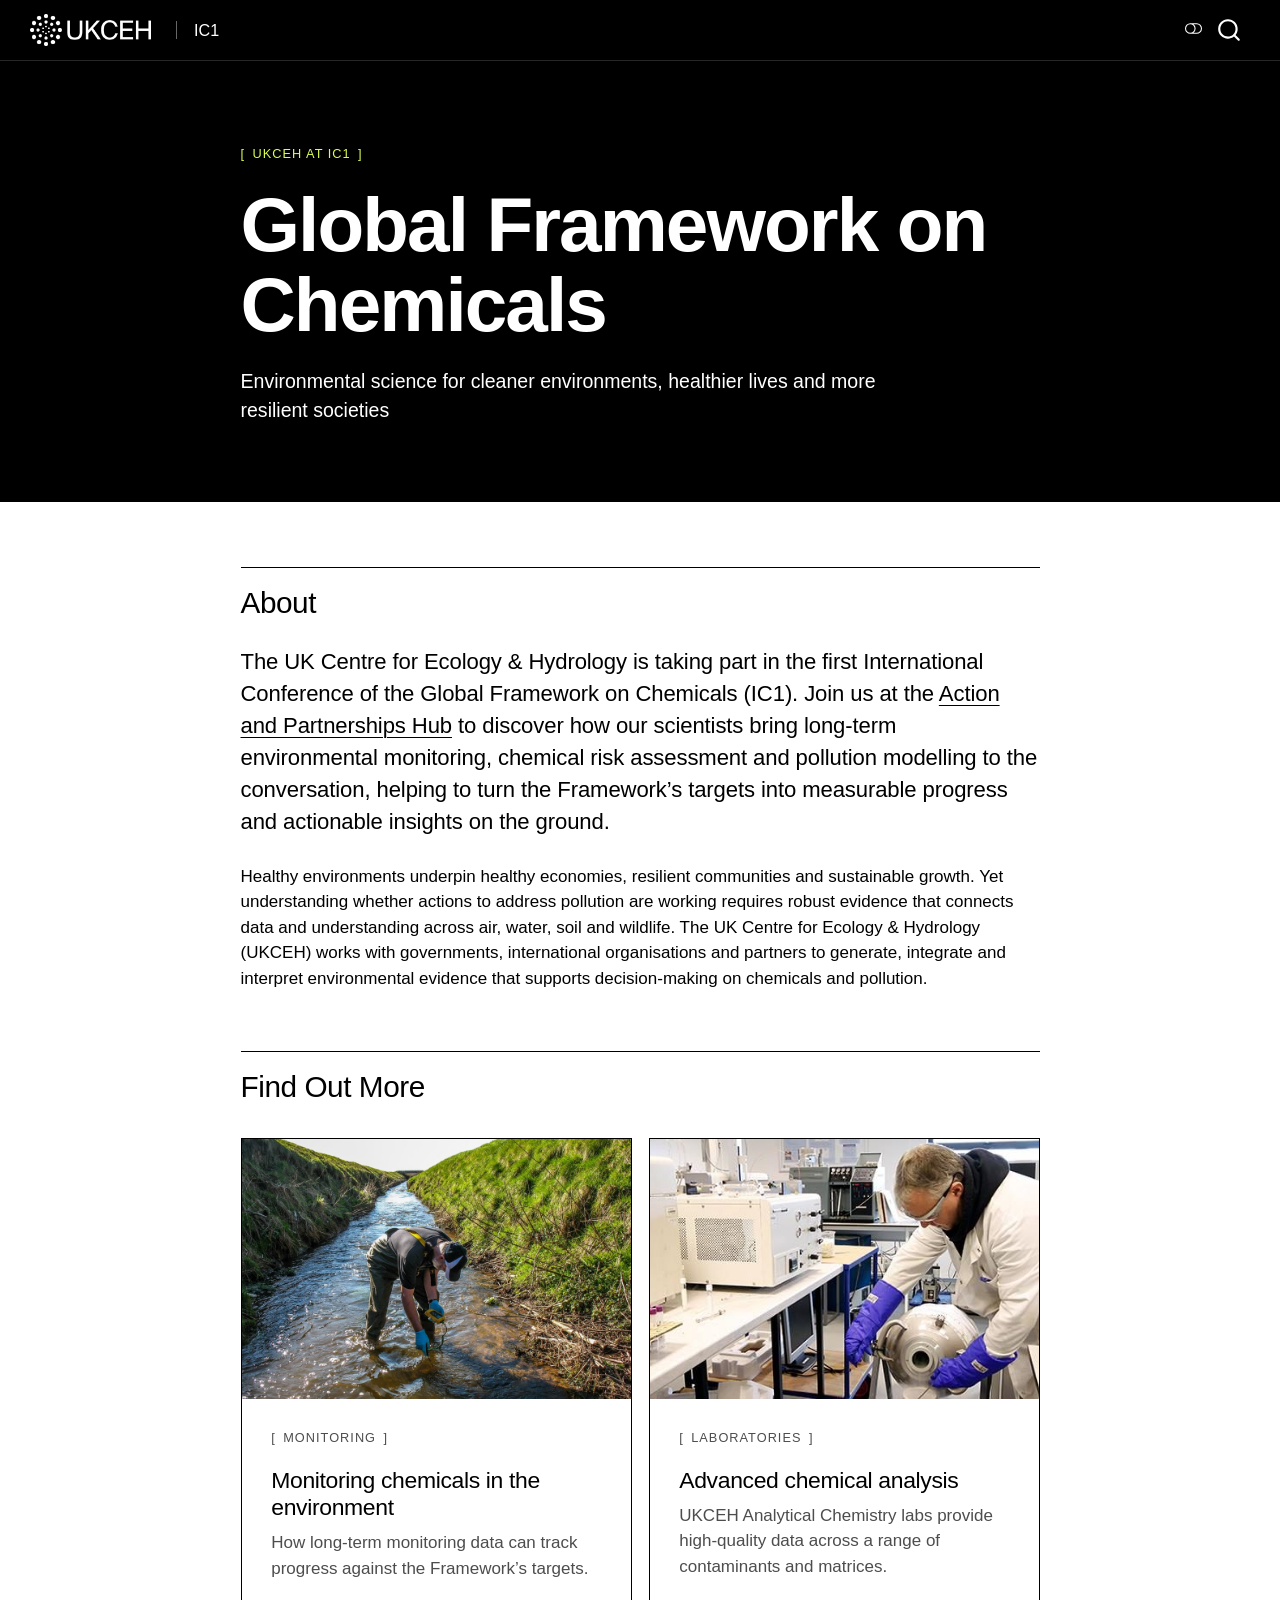
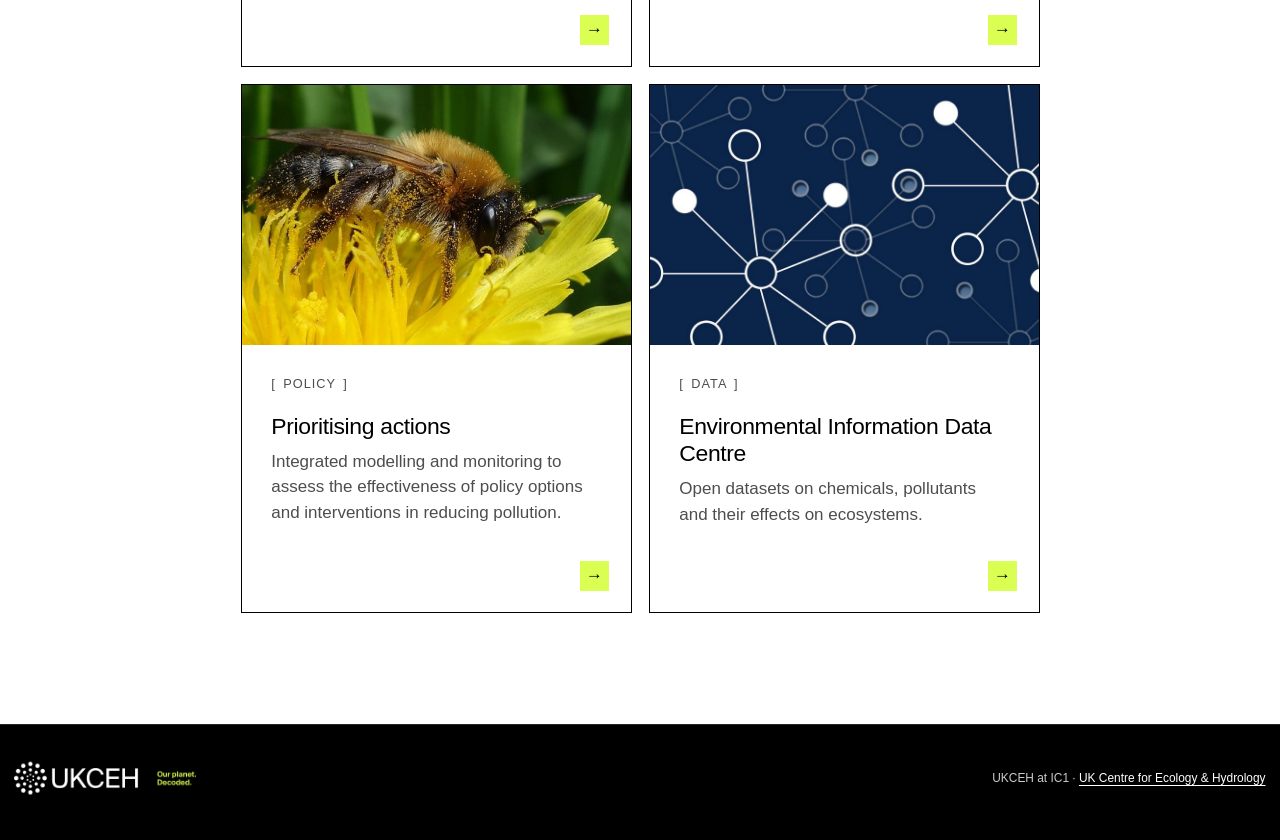
==== index.html @ b8e848ed "Built site for gh-pages" ====
<!DOCTYPE html>
<html xmlns="http://www.w3.org/1999/xhtml" lang="en" xml:lang="en"><head>

<meta charset="utf-8">
<meta name="generator" content="quarto-1.9.38">

<meta name="viewport" content="width=device-width, initial-scale=1.0, user-scalable=yes">

<meta name="description" content="Environmental science for cleaner environments, healthier lives and more resilient societies">

<title>Global Framework on Chemicals – UKCEH at IC1</title>
<style>
/* Default styles provided by pandoc.
** See https://pandoc.org/MANUAL.html#variables-for-html for config info.
*/
code{white-space: pre-wrap;}
span.smallcaps{font-variant: small-caps;}
div.columns{display: flex; gap: min(4vw, 1.5em);}
div.column{flex: auto; overflow-x: auto;}
div.hanging-indent{margin-left: 1.5em; text-indent: -1.5em;}
ul.task-list{list-style: none;}
ul.task-list li input[type="checkbox"] {
  width: 0.8em;
  margin: 0 0.8em 0.2em -1em; /* quarto-specific, see https://github.com/quarto-dev/quarto-cli/issues/4556 */ 
  vertical-align: middle;
}
</style>


<script src="site_libs/quarto-nav/quarto-nav.js"></script>
<script src="site_libs/quarto-nav/headroom.min.js"></script>
<script src="site_libs/clipboard/clipboard.min.js"></script>
<script src="site_libs/quarto-search/autocomplete.umd.js"></script>
<script src="site_libs/quarto-search/fuse.min.js"></script>
<script src="site_libs/quarto-search/quarto-search.js"></script>
<meta name="quarto:offset" content="./">
<link href="./assets/logos/ukceh-avatar.png" rel="icon" type="image/png">
<script src="site_libs/quarto-html/quarto.js" type="module"></script>
<script src="site_libs/quarto-html/tabsets/tabsets.js" type="module"></script>
<script src="site_libs/quarto-html/popper.min.js"></script>
<script src="site_libs/quarto-html/tippy.umd.min.js"></script>
<script src="site_libs/quarto-html/anchor.min.js"></script>
<link href="site_libs/quarto-html/tippy.css" rel="stylesheet">
<link href="site_libs/quarto-html/quarto-syntax-highlighting-15634bcf2e68342d4ad2dfa704d543f6.css" rel="stylesheet" class="quarto-color-scheme" id="quarto-text-highlighting-styles">
<link href="site_libs/quarto-html/quarto-syntax-highlighting-dark-0a6b7249c26820e032cb0bd839ff02b1.css" rel="stylesheet" class="quarto-color-scheme quarto-color-alternate" id="quarto-text-highlighting-styles">
<link href="site_libs/quarto-html/quarto-syntax-highlighting-15634bcf2e68342d4ad2dfa704d543f6.css" rel="stylesheet" class="quarto-color-scheme-extra" id="quarto-text-highlighting-styles">
<script src="site_libs/bootstrap/bootstrap.min.js"></script>
<link href="site_libs/bootstrap/bootstrap-icons.css" rel="stylesheet">
<link href="site_libs/bootstrap/bootstrap-214d7fffb1758d4464a5630da3895aea.min.css" rel="stylesheet" append-hash="true" class="quarto-color-scheme" id="quarto-bootstrap" data-mode="light">
<link href="site_libs/bootstrap/bootstrap-dark-7031fbdae9a83b218d611747796259b4.min.css" rel="stylesheet" append-hash="true" class="quarto-color-scheme quarto-color-alternate" id="quarto-bootstrap" data-mode="dark">
<link href="site_libs/bootstrap/bootstrap-214d7fffb1758d4464a5630da3895aea.min.css" rel="stylesheet" append-hash="true" class="quarto-color-scheme-extra" id="quarto-bootstrap" data-mode="light">
<script id="quarto-search-options" type="application/json">{
  "location": "navbar",
  "copy-button": false,
  "collapse-after": 3,
  "panel-placement": "end",
  "type": "overlay",
  "limit": 50,
  "keyboard-shortcut": [
    "f",
    "/",
    "s"
  ],
  "show-item-context": false,
  "language": {
    "search-no-results-text": "No results",
    "search-matching-documents-text": "matching documents",
    "search-copy-link-title": "Copy link to search",
    "search-hide-matches-text": "Hide additional matches",
    "search-more-match-text": "more match in this document",
    "search-more-matches-text": "more matches in this document",
    "search-clear-button-title": "Clear",
    "search-text-placeholder": "",
    "search-detached-cancel-button-title": "Cancel",
    "search-submit-button-title": "Submit",
    "search-label": "Search"
  }
}</script>
<style>

      .quarto-title-block .quarto-title-banner h1,
      .quarto-title-block .quarto-title-banner h2,
      .quarto-title-block .quarto-title-banner h3,
      .quarto-title-block .quarto-title-banner h4,
      .quarto-title-block .quarto-title-banner h5,
      .quarto-title-block .quarto-title-banner h6
      {
        color: #FFFFFF;
      }

      .quarto-title-block .quarto-title-banner {
        color: #FFFFFF;
background: #000000;
      }
</style>


<link rel="stylesheet" href="styles.css">
</head>

<body class="nav-fixed home fullcontent quarto-light"><script id="quarto-html-before-body" type="application/javascript">
    const toggleBodyColorMode = (bsSheetEl) => {
      const mode = bsSheetEl.getAttribute("data-mode");
      const bodyEl = window.document.querySelector("body");
      if (mode === "dark") {
        bodyEl.classList.add("quarto-dark");
        bodyEl.classList.remove("quarto-light");
      } else {
        bodyEl.classList.add("quarto-light");
        bodyEl.classList.remove("quarto-dark");
      }
    }
    const toggleBodyColorPrimary = () => {
      const bsSheetEl = window.document.querySelector("link#quarto-bootstrap:not([rel=disabled-stylesheet])");
      if (bsSheetEl) {
        toggleBodyColorMode(bsSheetEl);
      }
    }
    const setColorSchemeToggle = (alternate) => {
      const toggles = window.document.querySelectorAll('.quarto-color-scheme-toggle');
      for (let i=0; i < toggles.length; i++) {
        const toggle = toggles[i];
        if (toggle) {
          if (alternate) {
            toggle.classList.add("alternate");
          } else {
            toggle.classList.remove("alternate");
          }
        }
      }
    };
    const toggleColorMode = (alternate) => {
      // Switch the stylesheets
      const primaryStylesheets = window.document.querySelectorAll('link.quarto-color-scheme:not(.quarto-color-alternate)');
      const alternateStylesheets = window.document.querySelectorAll('link.quarto-color-scheme.quarto-color-alternate');
      manageTransitions('#quarto-margin-sidebar .nav-link', false);
      if (alternate) {
        // note: dark is layered on light, we don't disable primary!
        enableStylesheet(alternateStylesheets);
        for (const sheetNode of alternateStylesheets) {
          if (sheetNode.id === "quarto-bootstrap") {
            toggleBodyColorMode(sheetNode);
          }
        }
      } else {
        disableStylesheet(alternateStylesheets);
        enableStylesheet(primaryStylesheets)
        toggleBodyColorPrimary();
      }
      manageTransitions('#quarto-margin-sidebar .nav-link', true);
      // Switch the toggles
      setColorSchemeToggle(alternate)
      // Hack to workaround the fact that safari doesn't
      // properly recolor the scrollbar when toggling (#1455)
      if (navigator.userAgent.indexOf('Safari') > 0 && navigator.userAgent.indexOf('Chrome') == -1) {
        manageTransitions("body", false);
        window.scrollTo(0, 1);
        setTimeout(() => {
          window.scrollTo(0, 0);
          manageTransitions("body", true);
        }, 40);
      }
    }
    const disableStylesheet = (stylesheets) => {
      for (let i=0; i < stylesheets.length; i++) {
        const stylesheet = stylesheets[i];
        stylesheet.rel = 'disabled-stylesheet';
      }
    }
    const enableStylesheet = (stylesheets) => {
      for (let i=0; i < stylesheets.length; i++) {
        const stylesheet = stylesheets[i];
        if(stylesheet.rel !== 'stylesheet') { // for Chrome, which will still FOUC without this check
          stylesheet.rel = 'stylesheet';
        }
      }
    }
    const manageTransitions = (selector, allowTransitions) => {
      const els = window.document.querySelectorAll(selector);
      for (let i=0; i < els.length; i++) {
        const el = els[i];
        if (allowTransitions) {
          el.classList.remove('notransition');
        } else {
          el.classList.add('notransition');
        }
      }
    }
    const isFileUrl = () => {
      return window.location.protocol === 'file:';
    }
    const hasAlternateSentinel = () => {
      let styleSentinel = getColorSchemeSentinel();
      if (styleSentinel !== null) {
        return styleSentinel === "alternate";
      } else {
        return false;
      }
    }
    const setStyleSentinel = (alternate) => {
      const value = alternate ? "alternate" : "default";
      if (!isFileUrl()) {
        window.localStorage.setItem("quarto-color-scheme", value);
      } else {
        localAlternateSentinel = value;
      }
    }
    const getColorSchemeSentinel = () => {
      if (!isFileUrl()) {
        const storageValue = window.localStorage.getItem("quarto-color-scheme");
        return storageValue != null ? storageValue : localAlternateSentinel;
      } else {
        return localAlternateSentinel;
      }
    }
    const toggleGiscusIfUsed = (isAlternate, darkModeDefault) => {
      const baseTheme = document.querySelector('#giscus-base-theme')?.value ?? 'light';
      const alternateTheme = document.querySelector('#giscus-alt-theme')?.value ?? 'dark';
      let newTheme = '';
      if(authorPrefersDark) {
        newTheme = isAlternate ? baseTheme : alternateTheme;
      } else {
        newTheme = isAlternate ? alternateTheme : baseTheme;
      }
      const changeGiscusTheme = () => {
        // From: https://github.com/giscus/giscus/issues/336
        const sendMessage = (message) => {
          const iframe = document.querySelector('iframe.giscus-frame');
          if (!iframe) return;
          iframe.contentWindow.postMessage({ giscus: message }, 'https://giscus.app');
        }
        sendMessage({
          setConfig: {
            theme: newTheme
          }
        });
      }
      const isGiscussLoaded = window.document.querySelector('iframe.giscus-frame') !== null;
      if (isGiscussLoaded) {
        changeGiscusTheme();
      }
    };
    const authorPrefersDark = false;
    const queryPrefersDark = window.matchMedia('(prefers-color-scheme: dark)');
    const darkModeDefault = queryPrefersDark.matches;
      document.querySelector('link#quarto-text-highlighting-styles.quarto-color-scheme-extra').rel = 'disabled-stylesheet';
      document.querySelector('link#quarto-bootstrap.quarto-color-scheme-extra').rel = 'disabled-stylesheet';
    let localAlternateSentinel = darkModeDefault ? 'alternate' : 'default';
    // Dark / light mode switch
    window.quartoToggleColorScheme = () => {
      // Read the current dark / light value
      let toAlternate = !hasAlternateSentinel();
      toggleColorMode(toAlternate);
      setStyleSentinel(toAlternate);
      toggleGiscusIfUsed(toAlternate, darkModeDefault);
      window.dispatchEvent(new Event('resize'));
    };
    queryPrefersDark.addEventListener("change", e => {
      if(window.localStorage.getItem("quarto-color-scheme") !== null)
        return;
      const alternate = e.matches
      toggleColorMode(alternate);
      localAlternateSentinel = e.matches ? 'alternate' : 'default'; // this is used alongside local storage!
      toggleGiscusIfUsed(alternate, darkModeDefault);
    });
    // Switch to dark mode if need be
    if (hasAlternateSentinel()) {
      toggleColorMode(true);
    } else {
      toggleColorMode(false);
    }
  </script>

<div id="quarto-search-results"></div>
  <header id="quarto-header" class="headroom fixed-top quarto-banner">
    <nav class="navbar navbar-expand-lg " data-bs-theme="dark">
      <div class="navbar-container container-fluid">
      <div class="navbar-brand-container mx-auto">
    <a href="./index.html" class="navbar-brand navbar-brand-logo">
    <img src="./assets/logos/ukceh-logo-white.png" alt="UK Centre for Ecology &amp; Hydrology" class="navbar-logo light-content">
    <img src="./assets/logos/ukceh-logo-white.png" alt="UK Centre for Ecology &amp; Hydrology" class="navbar-logo dark-content">
    </a>
    <a class="navbar-brand" href="./index.html">
    <span class="navbar-title">IC1</span>
    </a>
  </div>
        <div class="quarto-navbar-tools tools-end">
  <a href="" class="quarto-color-scheme-toggle quarto-navigation-tool  px-1" onclick="window.quartoToggleColorScheme(); return false;" title="Toggle dark mode"><i class="bi"></i></a>
</div>
          <div id="quarto-search" class="" title="Search"></div>
      </div> <!-- /container-fluid -->
    </nav>
</header>
<!-- content -->
<header id="title-block-header" class="quarto-title-block default page-columns page-full">
  <div class="quarto-title-banner page-columns page-full">
    <div class="quarto-title column-body">
      <h1 class="title">Global Framework on Chemicals</h1>
            <p class="subtitle lead">UKCEH at IC1</p>
                  <div>
        <div class="description">
          Environmental science for cleaner environments, healthier lives and more resilient societies
        </div>
      </div>
                </div>
  </div>
    
  
  <div class="quarto-title-meta">

      
    
      
    </div>
    
  
  </header><div id="quarto-content" class="quarto-container page-columns page-rows-contents page-layout-article page-navbar">
<!-- sidebar -->
<!-- margin-sidebar -->
    
<!-- main -->
<main class="content quarto-banner-title-block" id="quarto-document-content">






<section id="about" class="level2">
<h2 class="anchored" data-anchor-id="about">About</h2>
<div class="lead">
<p>The UK Centre for Ecology &amp; Hydrology is taking part in the first International Conference of the Global Framework on Chemicals (IC1). Join us at the <a href="https://www.unep.org/en/global-framework-chemicals/international-conference-1/action-and-partnership-hub">Action and Partnerships Hub</a> to discover how our scientists bring long-term environmental monitoring, chemical risk assessment and pollution modelling to the conversation, helping to turn the Framework’s targets into measurable progress and actionable insights on the ground.</p>
</div>
<p>Healthy environments underpin healthy economies, resilient communities and sustainable growth. Yet understanding whether actions to address pollution are working requires robust evidence that connects data and understanding across air, water, soil and wildlife. The UK Centre for Ecology &amp; Hydrology (UKCEH) works with governments, international organisations and partners to generate, integrate and interpret environmental evidence that supports decision-making on chemicals and pollution.</p>
</section>
<section id="find-out-more" class="level2">
<h2 class="anchored" data-anchor-id="find-out-more">Find Out More</h2>
<div class="link-grid">
<div class="link-card">
<p><img src="assets/images/monitoring.jpg" class="link-card-photo img-fluid" alt=""></p>
<p><span class="label">Monitoring</span></p>
<p><span class="link-card-title"><a href="#">Monitoring chemicals in the environment</a></span></p>
<p>How long-term monitoring data can track progress against the Framework’s targets.</p>
</div>
<div class="link-card">
<p><img src="assets/images/research.jpg" class="link-card-photo img-fluid" alt=""></p>
<p><span class="label">Laboratories</span></p>
<p><span class="link-card-title"><a href="#">Advanced chemical analysis</a></span></p>
<p>UKCEH Analytical Chemistry labs provide high-quality data across a range of contaminants and matrices.</p>
</div>
<div class="link-card">
<p><img src="assets/images/pollinators.jpg" class="link-card-photo img-fluid" alt=""></p>
<p><span class="label">Policy</span></p>
<p><span class="link-card-title"><a href="#">Prioritising actions</a></span></p>
<p>Integrated modelling and monitoring to assess the effectiveness of policy options and interventions in reducing pollution.</p>
</div>
<div class="link-card">
<p><img src="assets/images/data.jpg" class="link-card-photo img-fluid" alt=""></p>
<p><span class="label">Data</span></p>
<p><span class="link-card-title"><a href="#">Environmental Information Data Centre</a></span></p>
<p>Open datasets on chemicals, pollutants and their effects on ecosystems.</p>
</div>
</div>


</section>

</main> <!-- /main -->
<script id="quarto-html-after-body" type="application/javascript">
  window.document.addEventListener("DOMContentLoaded", function (event) {
    // Ensure there is a toggle, if there isn't float one in the top right
    if (window.document.querySelector('.quarto-color-scheme-toggle') === null) {
      const a = window.document.createElement('a');
      a.classList.add('top-right');
      a.classList.add('quarto-color-scheme-toggle');
      a.href = "";
      a.onclick = function() { try { window.quartoToggleColorScheme(); } catch {} return false; };
      const i = window.document.createElement("i");
      i.classList.add('bi');
      a.appendChild(i);
      window.document.body.appendChild(a);
    }
    setColorSchemeToggle(hasAlternateSentinel())
    const icon = "";
    const anchorJS = new window.AnchorJS();
    anchorJS.options = {
      placement: 'right',
      icon: icon
    };
    anchorJS.add('.anchored');
    const isCodeAnnotation = (el) => {
      for (const clz of el.classList) {
        if (clz.startsWith('code-annotation-')) {                     
          return true;
        }
      }
      return false;
    }
    const onCopySuccess = function(e) {
      // button target
      const button = e.trigger;
      // don't keep focus
      button.blur();
      // flash "checked"
      button.classList.add('code-copy-button-checked');
      var currentTitle = button.getAttribute("title");
      button.setAttribute("title", "Copied!");
      let tooltip;
      if (window.bootstrap) {
        button.setAttribute("data-bs-toggle", "tooltip");
        button.setAttribute("data-bs-placement", "left");
        button.setAttribute("data-bs-title", "Copied!");
        tooltip = new bootstrap.Tooltip(button, 
          { trigger: "manual", 
            customClass: "code-copy-button-tooltip",
            offset: [0, -8]});
        tooltip.show();    
      }
      setTimeout(function() {
        if (tooltip) {
          tooltip.hide();
          button.removeAttribute("data-bs-title");
          button.removeAttribute("data-bs-toggle");
          button.removeAttribute("data-bs-placement");
        }
        button.setAttribute("title", currentTitle);
        button.classList.remove('code-copy-button-checked');
      }, 1000);
      // clear code selection
      e.clearSelection();
    }
    const getTextToCopy = function(trigger) {
      const outerScaffold = trigger.parentElement.cloneNode(true);
      const codeEl = outerScaffold.querySelector('code');
      for (const childEl of codeEl.children) {
        if (isCodeAnnotation(childEl)) {
          childEl.remove();
        }
      }
      return codeEl.innerText;
    }
    const clipboard = new window.ClipboardJS('.code-copy-button:not([data-in-quarto-modal])', {
      text: getTextToCopy
    });
    clipboard.on('success', onCopySuccess);
    if (window.document.getElementById('quarto-embedded-source-code-modal')) {
      const clipboardModal = new window.ClipboardJS('.code-copy-button[data-in-quarto-modal]', {
        text: getTextToCopy,
        container: window.document.getElementById('quarto-embedded-source-code-modal')
      });
      clipboardModal.on('success', onCopySuccess);
    }
      var localhostRegex = new RegExp(/^(?:http|https):\/\/localhost\:?[0-9]*\//);
      var mailtoRegex = new RegExp(/^mailto:/);
        var filterRegex = new RegExp('/' + window.location.host + '/');
      var isInternal = (href) => {
          return filterRegex.test(href) || localhostRegex.test(href) || mailtoRegex.test(href);
      }
      // Inspect non-navigation links and adorn them if external
     var links = window.document.querySelectorAll('a[href]:not(.nav-link):not(.navbar-brand):not(.toc-action):not(.sidebar-link):not(.sidebar-item-toggle):not(.pagination-link):not(.no-external):not([aria-hidden]):not(.dropdown-item):not(.quarto-navigation-tool):not(.about-link)');
      for (var i=0; i<links.length; i++) {
        const link = links[i];
        if (!isInternal(link.href)) {
          // undo the damage that might have been done by quarto-nav.js in the case of
          // links that we want to consider external
          if (link.dataset.originalHref !== undefined) {
            link.href = link.dataset.originalHref;
          }
            // target, if specified
            link.setAttribute("target", "_blank");
            if (link.getAttribute("rel") === null) {
              link.setAttribute("rel", "noopener");
            }
        }
      }
    function tippyHover(el, contentFn, onTriggerFn, onUntriggerFn) {
      const config = {
        allowHTML: true,
        maxWidth: 500,
        delay: 100,
        arrow: false,
        appendTo: function(el) {
            return el.parentElement;
        },
        interactive: true,
        interactiveBorder: 10,
        theme: 'quarto',
        placement: 'bottom-start',
      };
      if (contentFn) {
        config.content = contentFn;
      }
      if (onTriggerFn) {
        config.onTrigger = onTriggerFn;
      }
      if (onUntriggerFn) {
        config.onUntrigger = onUntriggerFn;
      }
      window.tippy(el, config); 
    }
    const noterefs = window.document.querySelectorAll('a[role="doc-noteref"]');
    for (var i=0; i<noterefs.length; i++) {
      const ref = noterefs[i];
      tippyHover(ref, function() {
        // use id or data attribute instead here
        let href = ref.getAttribute('data-footnote-href') || ref.getAttribute('href');
        try { href = new URL(href).hash; } catch {}
        const id = href.replace(/^#\/?/, "");
        const note = window.document.getElementById(id);
        if (note) {
          return note.innerHTML;
        } else {
          return "";
        }
      });
    }
    const xrefs = window.document.querySelectorAll('a.quarto-xref');
    const processXRef = (id, note) => {
      // Strip column container classes
      const stripColumnClz = (el) => {
        el.classList.remove("page-full", "page-columns");
        if (el.children) {
          for (const child of el.children) {
            stripColumnClz(child);
          }
        }
      }
      stripColumnClz(note)
      if (id === null || id.startsWith('sec-')) {
        // Special case sections, only their first couple elements
        const container = document.createElement("div");
        if (note.children && note.children.length > 2) {
          container.appendChild(note.children[0].cloneNode(true));
          for (let i = 1; i < note.children.length; i++) {
            const child = note.children[i];
            if (child.tagName === "P" && child.innerText === "") {
              continue;
            } else {
              container.appendChild(child.cloneNode(true));
              break;
            }
          }
          if (window.Quarto?.typesetMath) {
            window.Quarto.typesetMath(container);
          }
          return container.innerHTML
        } else {
          if (window.Quarto?.typesetMath) {
            window.Quarto.typesetMath(note);
          }
          return note.innerHTML;
        }
      } else {
        // Remove any anchor links if they are present
        const anchorLink = note.querySelector('a.anchorjs-link');
        if (anchorLink) {
          anchorLink.remove();
        }
        if (window.Quarto?.typesetMath) {
          window.Quarto.typesetMath(note);
        }
        if (note.classList.contains("callout")) {
          return note.outerHTML;
        } else {
          return note.innerHTML;
        }
      }
    }
    for (var i=0; i<xrefs.length; i++) {
      const xref = xrefs[i];
      tippyHover(xref, undefined, function(instance) {
        instance.disable();
        let url = xref.getAttribute('href');
        let hash = undefined; 
        if (url.startsWith('#')) {
          hash = url;
        } else {
          try { hash = new URL(url).hash; } catch {}
        }
        if (hash) {
          const id = hash.replace(/^#\/?/, "");
          const note = window.document.getElementById(id);
          if (note !== null) {
            try {
              const html = processXRef(id, note.cloneNode(true));
              instance.setContent(html);
            } finally {
              instance.enable();
              instance.show();
            }
          } else {
            // See if we can fetch this
            fetch(url.split('#')[0])
            .then(res => res.text())
            .then(html => {
              const parser = new DOMParser();
              const htmlDoc = parser.parseFromString(html, "text/html");
              const note = htmlDoc.getElementById(id);
              if (note !== null) {
                const html = processXRef(id, note);
                instance.setContent(html);
              } 
            }).finally(() => {
              instance.enable();
              instance.show();
            });
          }
        } else {
          // See if we can fetch a full url (with no hash to target)
          // This is a special case and we should probably do some content thinning / targeting
          fetch(url)
          .then(res => res.text())
          .then(html => {
            const parser = new DOMParser();
            const htmlDoc = parser.parseFromString(html, "text/html");
            const note = htmlDoc.querySelector('main.content');
            if (note !== null) {
              // This should only happen for chapter cross references
              // (since there is no id in the URL)
              // remove the first header
              if (note.children.length > 0 && note.children[0].tagName === "HEADER") {
                note.children[0].remove();
              }
              const html = processXRef(null, note);
              instance.setContent(html);
            } 
          }).finally(() => {
            instance.enable();
            instance.show();
          });
        }
      }, function(instance) {
      });
    }
        let selectedAnnoteEl;
        const selectorForAnnotation = ( cell, annotation) => {
          let cellAttr = 'data-code-cell="' + cell + '"';
          let lineAttr = 'data-code-annotation="' +  annotation + '"';
          const selector = 'span[' + cellAttr + '][' + lineAttr + ']';
          return selector;
        }
        const selectCodeLines = (annoteEl) => {
          const doc = window.document;
          const targetCell = annoteEl.getAttribute("data-target-cell");
          const targetAnnotation = annoteEl.getAttribute("data-target-annotation");
          const annoteSpan = window.document.querySelector(selectorForAnnotation(targetCell, targetAnnotation));
          const lines = annoteSpan.getAttribute("data-code-lines").split(",");
          const lineIds = lines.map((line) => {
            return targetCell + "-" + line;
          })
          let top = null;
          let height = null;
          let parent = null;
          if (lineIds.length > 0) {
              //compute the position of the single el (top and bottom and make a div)
              const el = window.document.getElementById(lineIds[0]);
              top = el.offsetTop;
              height = el.offsetHeight;
              parent = el.parentElement.parentElement;
            if (lineIds.length > 1) {
              const lastEl = window.document.getElementById(lineIds[lineIds.length - 1]);
              const bottom = lastEl.offsetTop + lastEl.offsetHeight;
              height = bottom - top;
            }
            if (top !== null && height !== null && parent !== null) {
              // cook up a div (if necessary) and position it 
              let div = window.document.getElementById("code-annotation-line-highlight");
              if (div === null) {
                div = window.document.createElement("div");
                div.setAttribute("id", "code-annotation-line-highlight");
                div.style.position = 'absolute';
                parent.appendChild(div);
              }
              div.style.top = top - 2 + "px";
              div.style.height = height + 4 + "px";
              div.style.left = 0;
              let gutterDiv = window.document.getElementById("code-annotation-line-highlight-gutter");
              if (gutterDiv === null) {
                gutterDiv = window.document.createElement("div");
                gutterDiv.setAttribute("id", "code-annotation-line-highlight-gutter");
                gutterDiv.style.position = 'absolute';
                const codeCell = window.document.getElementById(targetCell);
                const gutter = codeCell.querySelector('.code-annotation-gutter');
                gutter.appendChild(gutterDiv);
              }
              gutterDiv.style.top = top - 2 + "px";
              gutterDiv.style.height = height + 4 + "px";
            }
            selectedAnnoteEl = annoteEl;
          }
        };
        const unselectCodeLines = () => {
          const elementsIds = ["code-annotation-line-highlight", "code-annotation-line-highlight-gutter"];
          elementsIds.forEach((elId) => {
            const div = window.document.getElementById(elId);
            if (div) {
              div.remove();
            }
          });
          selectedAnnoteEl = undefined;
        };
          // Handle positioning of the toggle
      window.addEventListener(
        "resize",
        throttle(() => {
          elRect = undefined;
          if (selectedAnnoteEl) {
            selectCodeLines(selectedAnnoteEl);
          }
        }, 10)
      );
      function throttle(fn, ms) {
      let throttle = false;
      let timer;
        return (...args) => {
          if(!throttle) { // first call gets through
              fn.apply(this, args);
              throttle = true;
          } else { // all the others get throttled
              if(timer) clearTimeout(timer); // cancel #2
              timer = setTimeout(() => {
                fn.apply(this, args);
                timer = throttle = false;
              }, ms);
          }
        };
      }
        // Attach click handler to the DT
        const annoteDls = window.document.querySelectorAll('dt[data-target-cell]');
        for (const annoteDlNode of annoteDls) {
          annoteDlNode.addEventListener('click', (event) => {
            const clickedEl = event.target;
            if (clickedEl !== selectedAnnoteEl) {
              unselectCodeLines();
              const activeEl = window.document.querySelector('dt[data-target-cell].code-annotation-active');
              if (activeEl) {
                activeEl.classList.remove('code-annotation-active');
              }
              selectCodeLines(clickedEl);
              clickedEl.classList.add('code-annotation-active');
            } else {
              // Unselect the line
              unselectCodeLines();
              clickedEl.classList.remove('code-annotation-active');
            }
          });
        }
    const findCites = (el) => {
      const parentEl = el.parentElement;
      if (parentEl) {
        const cites = parentEl.dataset.cites;
        if (cites) {
          return {
            el,
            cites: cites.split(' ')
          };
        } else {
          return findCites(el.parentElement)
        }
      } else {
        return undefined;
      }
    };
    var bibliorefs = window.document.querySelectorAll('a[role="doc-biblioref"]');
    for (var i=0; i<bibliorefs.length; i++) {
      const ref = bibliorefs[i];
      const citeInfo = findCites(ref);
      if (citeInfo) {
        tippyHover(citeInfo.el, function() {
          var popup = window.document.createElement('div');
          citeInfo.cites.forEach(function(cite) {
            var citeDiv = window.document.createElement('div');
            citeDiv.classList.add('hanging-indent');
            citeDiv.classList.add('csl-entry');
            var biblioDiv = window.document.getElementById('ref-' + cite);
            if (biblioDiv) {
              citeDiv.innerHTML = biblioDiv.innerHTML;
            }
            popup.appendChild(citeDiv);
          });
          return popup.innerHTML;
        });
      }
    }
  });
  </script>
</div> <!-- /content -->
<footer class="footer">
  <div class="nav-footer">
    <div class="nav-footer-left">
<p><a href="https://www.ceh.ac.uk/"><img src="./assets/logos/ukceh-logo-tagline-white.png" class="footer-logo" alt="UK Centre for Ecology &amp; Hydrology. Our planet. Decoded."></a></p>
</div>   
    <div class="nav-footer-center">
      &nbsp;
    </div>
    <div class="nav-footer-right">
<p>UKCEH at IC1 · <a href="https://www.ceh.ac.uk/">UK Centre for Ecology &amp; Hydrology</a></p>
</div>
  </div>
</footer>




</body></html>
---- site_libs/quarto-html/tippy.css ----
.tippy-box[data-animation=fade][data-state=hidden]{opacity:0}[data-tippy-root]{max-width:calc(100vw - 10px)}.tippy-box{position:relative;background-color:#333;color:#fff;border-radius:4px;font-size:14px;line-height:1.4;white-space:normal;outline:0;transition-property:transform,visibility,opacity}.tippy-box[data-placement^=top]>.tippy-arrow{bottom:0}.tippy-box[data-placement^=top]>.tippy-arrow:before{bottom:-7px;left:0;border-width:8px 8px 0;border-top-color:initial;transform-origin:center top}.tippy-box[data-placement^=bottom]>.tippy-arrow{top:0}.tippy-box[data-placement^=bottom]>.tippy-arrow:before{top:-7px;left:0;border-width:0 8px 8px;border-bottom-color:initial;transform-origin:center bottom}.tippy-box[data-placement^=left]>.tippy-arrow{right:0}.tippy-box[data-placement^=left]>.tippy-arrow:before{border-width:8px 0 8px 8px;border-left-color:initial;right:-7px;transform-origin:center left}.tippy-box[data-placement^=right]>.tippy-arrow{left:0}.tippy-box[data-placement^=right]>.tippy-arrow:before{left:-7px;border-width:8px 8px 8px 0;border-right-color:initial;transform-origin:center right}.tippy-box[data-inertia][data-state=visible]{transition-timing-function:cubic-bezier(.54,1.5,.38,1.11)}.tippy-arrow{width:16px;height:16px;color:#333}.tippy-arrow:before{content:"";position:absolute;border-color:transparent;border-style:solid}.tippy-content{position:relative;padding:5px 9px;z-index:1}
---- site_libs/quarto-html/quarto-syntax-highlighting-15634bcf2e68342d4ad2dfa704d543f6.css ----
/* quarto syntax highlight colors */
:root {
  --quarto-hl-ot-color: #003B4F;
  --quarto-hl-at-color: #657422;
  --quarto-hl-ss-color: #20794D;
  --quarto-hl-an-color: #5E5E5E;
  --quarto-hl-fu-color: #4758AB;
  --quarto-hl-st-color: #20794D;
  --quarto-hl-cf-color: #003B4F;
  --quarto-hl-op-color: #5E5E5E;
  --quarto-hl-er-color: #AD0000;
  --quarto-hl-bn-color: #AD0000;
  --quarto-hl-al-color: #AD0000;
  --quarto-hl-va-color: #111111;
  --quarto-hl-bu-color: inherit;
  --quarto-hl-ex-color: inherit;
  --quarto-hl-pp-color: #AD0000;
  --quarto-hl-in-color: #5E5E5E;
  --quarto-hl-vs-color: #20794D;
  --quarto-hl-wa-color: #5E5E5E;
  --quarto-hl-do-color: #5E5E5E;
  --quarto-hl-im-color: #00769E;
  --quarto-hl-ch-color: #20794D;
  --quarto-hl-dt-color: #AD0000;
  --quarto-hl-fl-color: #AD0000;
  --quarto-hl-co-color: #5E5E5E;
  --quarto-hl-cv-color: #5E5E5E;
  --quarto-hl-cn-color: #8f5902;
  --quarto-hl-sc-color: #5E5E5E;
  --quarto-hl-dv-color: #AD0000;
  --quarto-hl-kw-color: #003B4F;
}

/* other quarto variables */
:root {
  --quarto-font-monospace: SFMono-Regular, Menlo, Monaco, Consolas, "Liberation Mono", "Courier New", monospace;
}

/* syntax highlight based on Pandoc's rules */
pre > code.sourceCode > span {
  color: #003B4F;
}

code.sourceCode > span {
  color: #003B4F;
}

div.sourceCode,
div.sourceCode pre.sourceCode {
  color: #003B4F;
}

/* Normal */
code span {
  color: #003B4F;
}

/* Alert */
code span.al {
  color: #AD0000;
  font-style: inherit;
}

/* Annotation */
code span.an {
  color: #5E5E5E;
  font-style: inherit;
}

/* Attribute */
code span.at {
  color: #657422;
  font-style: inherit;
}

/* BaseN */
code span.bn {
  color: #AD0000;
  font-style: inherit;
}

/* BuiltIn */
code span.bu {
  font-style: inherit;
}

/* ControlFlow */
code span.cf {
  color: #003B4F;
  font-weight: bold;
  font-style: inherit;
}

/* Char */
code span.ch {
  color: #20794D;
  font-style: inherit;
}

/* Constant */
code span.cn {
  color: #8f5902;
  font-style: inherit;
}

/* Comment */
code span.co {
  color: #5E5E5E;
  font-style: inherit;
}

/* CommentVar */
code span.cv {
  color: #5E5E5E;
  font-style: italic;
}

/* Documentation */
code span.do {
  color: #5E5E5E;
  font-style: italic;
}

/* DataType */
code span.dt {
  color: #AD0000;
  font-style: inherit;
}

/* DecVal */
code span.dv {
  color: #AD0000;
  font-style: inherit;
}

/* Error */
code span.er {
  color: #AD0000;
  font-style: inherit;
}

/* Extension */
code span.ex {
  font-style: inherit;
}

/* Float */
code span.fl {
  color: #AD0000;
  font-style: inherit;
}

/* Function */
code span.fu {
  color: #4758AB;
  font-style: inherit;
}

/* Import */
code span.im {
  color: #00769E;
  font-style: inherit;
}

/* Information */
code span.in {
  color: #5E5E5E;
  font-style: inherit;
}

/* Keyword */
code span.kw {
  color: #003B4F;
  font-weight: bold;
  font-style: inherit;
}

/* Operator */
code span.op {
  color: #5E5E5E;
  font-style: inherit;
}

/* Other */
code span.ot {
  color: #003B4F;
  font-style: inherit;
}

/* Preprocessor */
code span.pp {
  color: #AD0000;
  font-style: inherit;
}

/* SpecialChar */
code span.sc {
  color: #5E5E5E;
  font-style: inherit;
}

/* SpecialString */
code span.ss {
  color: #20794D;
  font-style: inherit;
}

/* String */
code span.st {
  color: #20794D;
  font-style: inherit;
}

/* Variable */
code span.va {
  color: #111111;
  font-style: inherit;
}

/* VerbatimString */
code span.vs {
  color: #20794D;
  font-style: inherit;
}

/* Warning */
code span.wa {
  color: #5E5E5E;
  font-style: italic;
}

.prevent-inlining {
  content: "</";
}

/*# sourceMappingURL=f23921c56f73e400b49028c9186a1aa0.css.map */
---- site_libs/quarto-html/quarto-syntax-highlighting-dark-0a6b7249c26820e032cb0bd839ff02b1.css ----
/* quarto syntax highlight colors */
:root {
  --quarto-hl-al-color: #f07178;
  --quarto-hl-an-color: #d4d0ab;
  --quarto-hl-at-color: #00e0e0;
  --quarto-hl-bn-color: #d4d0ab;
  --quarto-hl-bu-color: #abe338;
  --quarto-hl-ch-color: #abe338;
  --quarto-hl-co-color: #f8f8f2;
  --quarto-hl-cv-color: #ffd700;
  --quarto-hl-cn-color: #ffd700;
  --quarto-hl-cf-color: #ffa07a;
  --quarto-hl-dt-color: #ffa07a;
  --quarto-hl-dv-color: #d4d0ab;
  --quarto-hl-do-color: #f8f8f2;
  --quarto-hl-er-color: #f07178;
  --quarto-hl-ex-color: #00e0e0;
  --quarto-hl-fl-color: #d4d0ab;
  --quarto-hl-fu-color: #ffa07a;
  --quarto-hl-im-color: #abe338;
  --quarto-hl-in-color: #d4d0ab;
  --quarto-hl-kw-color: #ffa07a;
  --quarto-hl-op-color: #ffa07a;
  --quarto-hl-ot-color: #00e0e0;
  --quarto-hl-pp-color: #dcc6e0;
  --quarto-hl-re-color: #00e0e0;
  --quarto-hl-sc-color: #abe338;
  --quarto-hl-ss-color: #abe338;
  --quarto-hl-st-color: #abe338;
  --quarto-hl-va-color: #00e0e0;
  --quarto-hl-vs-color: #abe338;
  --quarto-hl-wa-color: #dcc6e0;
}

/* other quarto variables */
:root {
  --quarto-font-monospace: SFMono-Regular, Menlo, Monaco, Consolas, "Liberation Mono", "Courier New", monospace;
}

/* syntax highlight based on Pandoc's rules */
pre > code.sourceCode > span {
  color: #f8f8f2;
}

code.sourceCode > span {
  color: #f8f8f2;
}

div.sourceCode,
div.sourceCode pre.sourceCode {
  color: #f8f8f2;
}

/* Normal */
code span {
  color: #f8f8f2;
}

/* Alert */
code span.al {
  color: #f07178;
}

/* Annotation */
code span.an {
  color: #d4d0ab;
}

/* Attribute */
code span.at {
  color: #00e0e0;
}

/* BaseN */
code span.bn {
  color: #d4d0ab;
}

/* BuiltIn */
code span.bu {
  color: #abe338;
}

/* ControlFlow */
code span.cf {
  font-weight: bold;
  color: #ffa07a;
}

/* Char */
code span.ch {
  color: #abe338;
}

/* Constant */
code span.cn {
  color: #ffd700;
}

/* Comment */
code span.co {
  font-style: italic;
  color: #f8f8f2;
}

/* CommentVar */
code span.cv {
  color: #ffd700;
}

/* Documentation */
code span.do {
  color: #f8f8f2;
}

/* DataType */
code span.dt {
  color: #ffa07a;
}

/* DecVal */
code span.dv {
  color: #d4d0ab;
}

/* Error */
code span.er {
  color: #f07178;
  text-decoration: underline;
}

/* Extension */
code span.ex {
  font-weight: bold;
  color: #00e0e0;
}

/* Float */
code span.fl {
  color: #d4d0ab;
}

/* Function */
code span.fu {
  color: #ffa07a;
}

/* Import */
code span.im {
  color: #abe338;
}

/* Information */
code span.in {
  color: #d4d0ab;
}

/* Keyword */
code span.kw {
  font-weight: bold;
  color: #ffa07a;
}

/* Operator */
code span.op {
  color: #ffa07a;
}

/* Other */
code span.ot {
  color: #00e0e0;
}

/* Preprocessor */
code span.pp {
  color: #dcc6e0;
}

/* RegionMarker */
code span.re {
  background-color: #f8f8f2;
  color: #00e0e0;
}

/* SpecialChar */
code span.sc {
  color: #abe338;
}

/* SpecialString */
code span.ss {
  color: #abe338;
}

/* String */
code span.st {
  color: #abe338;
}

/* Variable */
code span.va {
  color: #00e0e0;
}

/* VerbatimString */
code span.vs {
  color: #abe338;
}

/* Warning */
code span.wa {
  color: #dcc6e0;
}

.prevent-inlining {
  content: "</";
}

/*# sourceMappingURL=175367c052bafc98bd680af3479823f0.css.map */
---- site_libs/quarto-html/quarto-syntax-highlighting-15634bcf2e68342d4ad2dfa704d543f6.css ----
/* quarto syntax highlight colors */
:root {
  --quarto-hl-ot-color: #003B4F;
  --quarto-hl-at-color: #657422;
  --quarto-hl-ss-color: #20794D;
  --quarto-hl-an-color: #5E5E5E;
  --quarto-hl-fu-color: #4758AB;
  --quarto-hl-st-color: #20794D;
  --quarto-hl-cf-color: #003B4F;
  --quarto-hl-op-color: #5E5E5E;
  --quarto-hl-er-color: #AD0000;
  --quarto-hl-bn-color: #AD0000;
  --quarto-hl-al-color: #AD0000;
  --quarto-hl-va-color: #111111;
  --quarto-hl-bu-color: inherit;
  --quarto-hl-ex-color: inherit;
  --quarto-hl-pp-color: #AD0000;
  --quarto-hl-in-color: #5E5E5E;
  --quarto-hl-vs-color: #20794D;
  --quarto-hl-wa-color: #5E5E5E;
  --quarto-hl-do-color: #5E5E5E;
  --quarto-hl-im-color: #00769E;
  --quarto-hl-ch-color: #20794D;
  --quarto-hl-dt-color: #AD0000;
  --quarto-hl-fl-color: #AD0000;
  --quarto-hl-co-color: #5E5E5E;
  --quarto-hl-cv-color: #5E5E5E;
  --quarto-hl-cn-color: #8f5902;
  --quarto-hl-sc-color: #5E5E5E;
  --quarto-hl-dv-color: #AD0000;
  --quarto-hl-kw-color: #003B4F;
}

/* other quarto variables */
:root {
  --quarto-font-monospace: SFMono-Regular, Menlo, Monaco, Consolas, "Liberation Mono", "Courier New", monospace;
}

/* syntax highlight based on Pandoc's rules */
pre > code.sourceCode > span {
  color: #003B4F;
}

code.sourceCode > span {
  color: #003B4F;
}

div.sourceCode,
div.sourceCode pre.sourceCode {
  color: #003B4F;
}

/* Normal */
code span {
  color: #003B4F;
}

/* Alert */
code span.al {
  color: #AD0000;
  font-style: inherit;
}

/* Annotation */
code span.an {
  color: #5E5E5E;
  font-style: inherit;
}

/* Attribute */
code span.at {
  color: #657422;
  font-style: inherit;
}

/* BaseN */
code span.bn {
  color: #AD0000;
  font-style: inherit;
}

/* BuiltIn */
code span.bu {
  font-style: inherit;
}

/* ControlFlow */
code span.cf {
  color: #003B4F;
  font-weight: bold;
  font-style: inherit;
}

/* Char */
code span.ch {
  color: #20794D;
  font-style: inherit;
}

/* Constant */
code span.cn {
  color: #8f5902;
  font-style: inherit;
}

/* Comment */
code span.co {
  color: #5E5E5E;
  font-style: inherit;
}

/* CommentVar */
code span.cv {
  color: #5E5E5E;
  font-style: italic;
}

/* Documentation */
code span.do {
  color: #5E5E5E;
  font-style: italic;
}

/* DataType */
code span.dt {
  color: #AD0000;
  font-style: inherit;
}

/* DecVal */
code span.dv {
  color: #AD0000;
  font-style: inherit;
}

/* Error */
code span.er {
  color: #AD0000;
  font-style: inherit;
}

/* Extension */
code span.ex {
  font-style: inherit;
}

/* Float */
code span.fl {
  color: #AD0000;
  font-style: inherit;
}

/* Function */
code span.fu {
  color: #4758AB;
  font-style: inherit;
}

/* Import */
code span.im {
  color: #00769E;
  font-style: inherit;
}

/* Information */
code span.in {
  color: #5E5E5E;
  font-style: inherit;
}

/* Keyword */
code span.kw {
  color: #003B4F;
  font-weight: bold;
  font-style: inherit;
}

/* Operator */
code span.op {
  color: #5E5E5E;
  font-style: inherit;
}

/* Other */
code span.ot {
  color: #003B4F;
  font-style: inherit;
}

/* Preprocessor */
code span.pp {
  color: #AD0000;
  font-style: inherit;
}

/* SpecialChar */
code span.sc {
  color: #5E5E5E;
  font-style: inherit;
}

/* SpecialString */
code span.ss {
  color: #20794D;
  font-style: inherit;
}

/* String */
code span.st {
  color: #20794D;
  font-style: inherit;
}

/* Variable */
code span.va {
  color: #111111;
  font-style: inherit;
}

/* VerbatimString */
code span.vs {
  color: #20794D;
  font-style: inherit;
}

/* Warning */
code span.wa {
  color: #5E5E5E;
  font-style: italic;
}

.prevent-inlining {
  content: "</";
}

/*# sourceMappingURL=f23921c56f73e400b49028c9186a1aa0.css.map */
---- styles.css ----
/* UKCEH brand styling (UKCEH Brand Guidelines 2.0).
   Colours are defined in _brand.yml; component tokens live here. */

:root {
  --ukceh-black: #000000;
  --ukceh-white: #ffffff;
  --ukceh-data: #dbfe52;
  --ukceh-fg: var(--ukceh-black);
  --ukceh-rule: var(--ukceh-black);
  --ukceh-muted: #4d4d4d;
  --ukceh-panel: #f5f9f7; /* air 25% tint */
  --ukceh-font: "Suisse Int'l", "Suisse International", Arial, Helvetica, sans-serif;
}

body.quarto-dark {
  --ukceh-fg: var(--ukceh-white);
  --ukceh-rule: var(--ukceh-white);
  --ukceh-muted: #b3b3b3;
  --ukceh-panel: rgba(255, 255, 255, 0.07);
}

/* ---------- Typography ---------- */

body,
.navbar,
h1, h2, h3, h4, h5, h6,
.title,
.btn {
  font-family: var(--ukceh-font);
}

body {
  -webkit-font-smoothing: antialiased;
  -moz-osx-font-smoothing: grayscale;
}

h1, h2, h3, h4, h5, h6, .title {
  font-weight: 500;
  letter-spacing: -0.015em;
}

#quarto-content main h2 {
  font-size: 1.75rem;
  margin-top: 3.5rem;
  padding-top: 1rem;
  border-top: 1px solid var(--ukceh-rule);
  border-bottom: 0;
}

#quarto-content main section.level2:first-of-type > h2 {
  margin-top: 0;
}

#quarto-content main h3 {
  font-size: 1.35rem;
  margin: 3rem 0 1.25rem;
}

strong {
  font-weight: 600;
}

/* Body links: black (light) or data green (dark), with a data-green
   highlight on hover. */
#quarto-content main a:not(.cta) {
  text-decoration-thickness: 1px;
  text-underline-offset: 0.2em;
}

#quarto-content main a:not(.cta):hover {
  background-color: var(--ukceh-data);
  color: var(--ukceh-black);
  text-decoration: none;
}

/* Focus brackets: [ LABEL ] for categories and section names. */
.label {
  display: inline-block;
  font-size: 0.75rem;
  font-weight: 500;
  letter-spacing: 0.08em;
  text-transform: uppercase;
}

.label::before { content: "[\2002"; }
.label::after { content: "\2002]"; }

.muted {
  color: var(--ukceh-muted);
}

/* ---------- Navbar ---------- */

.navbar {
  border-bottom: 1px solid rgba(255, 255, 255, 0.15);
}

.navbar .navbar-logo {
  flex-shrink: 0;
  width: auto;
  height: 32px; /* digital minimum is 30px; never crop the logo */
  max-height: none;
}

.navbar .navbar-title {
  margin-left: 1rem;
  padding-left: 1rem;
  border-left: 1px solid rgba(255, 255, 255, 0.4);
  font-size: 0.95rem;
  font-weight: 500;
}

.navbar .nav-link {
  font-size: 0.95rem;
}

/* Small screens: keep the logo and title whole */
@media (max-width: 575.98px) {
  .navbar .navbar-brand-logo {
    flex-shrink: 0;
    overflow: visible;
  }

  .navbar .navbar-logo {
    height: 30px;
  }

  .navbar .navbar-brand {
    margin-right: 0;
  }

  .navbar .navbar-title {
    margin-left: 0.5rem;
    padding-left: 0.5rem;
    margin-right: 0.5rem;
    font-size: 0.9rem;
  }
}

/* Too narrow for logo and title together; the logo still links home. */
@media (max-width: 389.98px) {
  .navbar .navbar-title {
    display: none;
  }
}

.navbar .nav-link.active {
  box-shadow: inset 0 -2px 0 var(--ukceh-data);
}

.navbar .nav-link:hover,
.navbar .nav-link:focus {
  color: var(--ukceh-data) !important;
}

/* ---------- Title banner ---------- */

.quarto-title-banner {
  padding: 3.5rem 0 3rem;
  margin-bottom: 0;
}

#title-block-header {
  margin-bottom: 3rem;
}

#title-block-header .quarto-title-meta {
  margin: 0;
}

main.content.quarto-banner-title-block {
  margin-top: 0;
}

body.quarto-dark .quarto-title-banner {
  border-bottom: 1px solid rgba(255, 255, 255, 0.2);
}

.quarto-title-banner .title {
  font-size: clamp(2.25rem, 5vw, 3.5rem);
  line-height: 1.05;
  letter-spacing: -0.025em;
}

.quarto-title-banner .subtitle {
  margin-top: 1rem;
  font-size: 1.15rem;
  opacity: 0.85;
}

.quarto-title-banner .description {
  max-width: 38rem;
  padding-top: 1.25rem;
  font-size: 1.15rem;
}

/* Home page: subtitle sits above the title as a bracket label. */
.home .quarto-title {
  display: flex;
  flex-direction: column;
}

.home .quarto-title .subtitle {
  order: -1;
  margin: 0 0 1.25rem;
  font-size: 0.75rem;
  font-weight: 500;
  letter-spacing: 0.08em;
  text-transform: uppercase;
  color: var(--ukceh-data);
  opacity: 1;
}

.home .quarto-title .subtitle::before { content: "[\2002"; }
.home .quarto-title .subtitle::after { content: "\2002]"; }

.home .quarto-title-banner {
  padding: 5rem 0 4.5rem;
}

.home .quarto-title-banner .title {
  font-size: clamp(2.5rem, 7vw, 4.5rem);
}

/* ---------- Call to action (arrow in a data-green box) ---------- */

.cta {
  margin-left: -0.85rem;
  display: inline-flex;
  align-items: center;
  gap: 0.75rem;
  padding: 0.35rem 0.35rem 0.35rem 0.85rem;
  border: 1px solid transparent;
  color: inherit;
  font-weight: 500;
  text-decoration: none;
  transition: border-color 0.15s ease;
}

.cta::after {
  content: "\2192";
  display: inline-grid;
  place-items: center;
  width: 1.75rem;
  height: 1.75rem;
  background: var(--ukceh-data);
  color: var(--ukceh-black);
}

.cta:hover,
.cta:focus-visible {
  border-color: currentColor;
  color: inherit;
}

/* ---------- Lead paragraph ---------- */

.lead {
  font-size: 1.3rem;
  font-weight: 400;
  line-height: 1.45;
  letter-spacing: -0.005em;
  margin-bottom: 1.5rem;
}

@media (max-width: 575.98px) {
  .lead {
    font-size: 1.15rem;
  }
}

/* ---------- Link cards ---------- */

.link-grid {
  display: grid;
  grid-template-columns: repeat(auto-fit, minmax(16rem, 1fr));
  gap: 1rem;
  margin: 1.5rem 0 2rem;
}

/* The whole card is clickable: the title link is stretched over it. */
.link-card {
  position: relative;
  display: flex;
  flex-direction: column;
  padding: 1.75rem 1.75rem 4.5rem;
  border: 1px solid var(--ukceh-rule);
  transition: background-color 0.15s ease, color 0.15s ease;
}

.link-card p {
  margin-bottom: 0.5rem;
}

/* Photo header, bled to the card edges. The wrapper clips the hover zoom. */
.link-card p:has(> .link-card-photo) {
  margin: -1.75rem -1.75rem 1.5rem;
  overflow: hidden;
}

.link-card .link-card-photo {
  display: block;
  width: 100%;
  aspect-ratio: 3 / 2;
  object-fit: cover;
  transition: transform 0.3s ease;
}

.link-card:hover .link-card-photo,
.link-card:focus-within .link-card-photo {
  transform: scale(1.04);
}

.link-card .label {
  color: var(--ukceh-muted);
}

.link-card-title {
  display: block;
  margin-top: 0.5rem;
  font-size: 1.35rem;
  font-weight: 500;
  letter-spacing: -0.015em;
  line-height: 1.2;
}

#quarto-content main .link-card a {
  color: inherit;
  text-decoration: none;
}

#quarto-content main .link-card a::before {
  content: "";
  position: absolute;
  inset: 0;
}

/* Override the body-link hover (black on data green). */
#quarto-content main .link-card a:hover {
  background: none;
  color: inherit;
}

#quarto-content main .link-card a:focus-visible {
  outline: none;
}

#quarto-content main .link-card a:focus-visible::before {
  outline: 2px solid var(--ukceh-fg);
  outline-offset: 3px;
}

.link-card p:last-child {
  color: var(--ukceh-muted);
}

/* Arrow in a data-green box, matching .cta */
.link-card::after {
  content: "\2192";
  position: absolute;
  right: 1.25rem;
  bottom: 1.25rem;
  display: inline-grid;
  place-items: center;
  width: 1.75rem;
  height: 1.75rem;
  background: var(--ukceh-data);
  color: var(--ukceh-black);
  transition: transform 0.15s ease;
}

/* Hover: the card turns black, like the brand's dark panels. */
.link-card:hover,
.link-card:focus-within {
  background: var(--ukceh-black);
  color: var(--ukceh-white);
  border-color: var(--ukceh-black);
}

.link-card:hover::after,
.link-card:focus-within::after {
  transform: translateX(4px);
}

.link-card:hover .label,
.link-card:focus-within .label {
  color: var(--ukceh-data);
}

.link-card:hover p:last-child,
.link-card:focus-within p:last-child {
  color: rgba(255, 255, 255, 0.8);
}

/* Dark mode: the page is already black, so lift the card instead. */
body.quarto-dark .link-card:hover,
body.quarto-dark .link-card:focus-within {
  background: var(--ukceh-panel);
  border-color: var(--ukceh-data);
}

@media (prefers-reduced-motion: reduce) {
  .link-card,
  .link-card::after,
  .link-card .link-card-photo {
    transition: none;
  }
}

/* ---------- Callouts: flat, with a vertical rule ---------- */

div.callout {
  border: 0 !important;
  border-left: 2px solid var(--ukceh-rule) !important;
  border-radius: 0;
  background: var(--ukceh-panel);
}

div.callout .callout-header {
  background: transparent !important;
  border: 0;
}

div.callout .callout-icon-container {
  display: none;
}

div.callout .callout-title-container {
  font-size: 0.75rem;
  font-weight: 500;
  letter-spacing: 0.08em;
  text-transform: uppercase;
}

/* ---------- Tables and quotes ---------- */

#quarto-content main table {
  --bs-table-bg: transparent;
  border-top: 1px solid var(--ukceh-rule);
}

#quarto-content main table th {
  font-size: 0.75rem;
  font-weight: 500;
  letter-spacing: 0.08em;
  text-transform: uppercase;
  border-bottom: 1px solid var(--ukceh-rule) !important;
}

#quarto-content main table td,
#quarto-content main table th {
  padding: 0.85rem 1rem 0.85rem 0;
}

#quarto-content main blockquote {
  border-left: 2px solid var(--ukceh-rule);
  color: var(--ukceh-muted);
  font-size: 1rem;
}

/* ---------- Footer ---------- */

.nav-footer {
  min-height: 0;
  padding: 2rem 0;
  background: var(--ukceh-black);
  color: rgba(255, 255, 255, 0.8);
  border-top: 1px solid rgba(255, 255, 255, 0.15);
  font-size: 0.85rem;
}

.nav-footer a {
  color: var(--ukceh-white);
}

.nav-footer a:hover {
  color: var(--ukceh-data);
}

.nav-footer .footer-logo {
  height: 40px;
  width: auto;
}
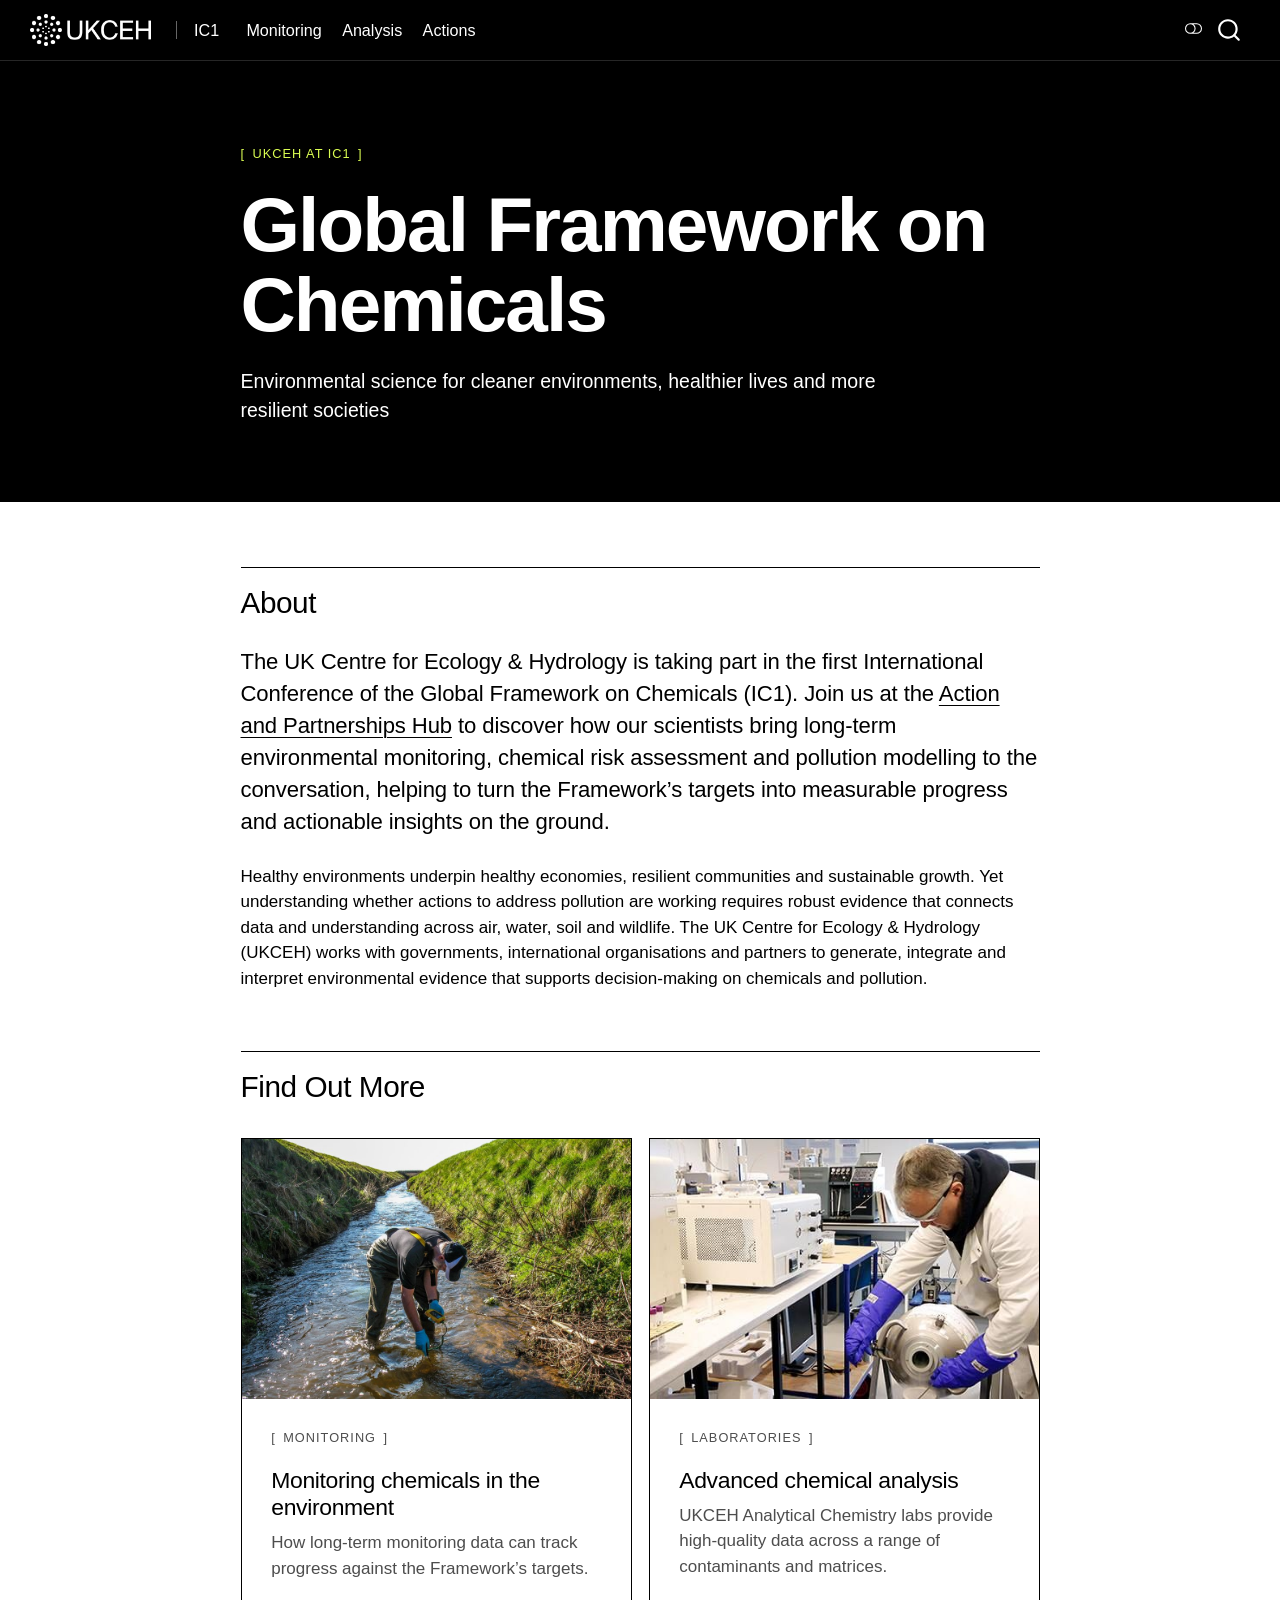
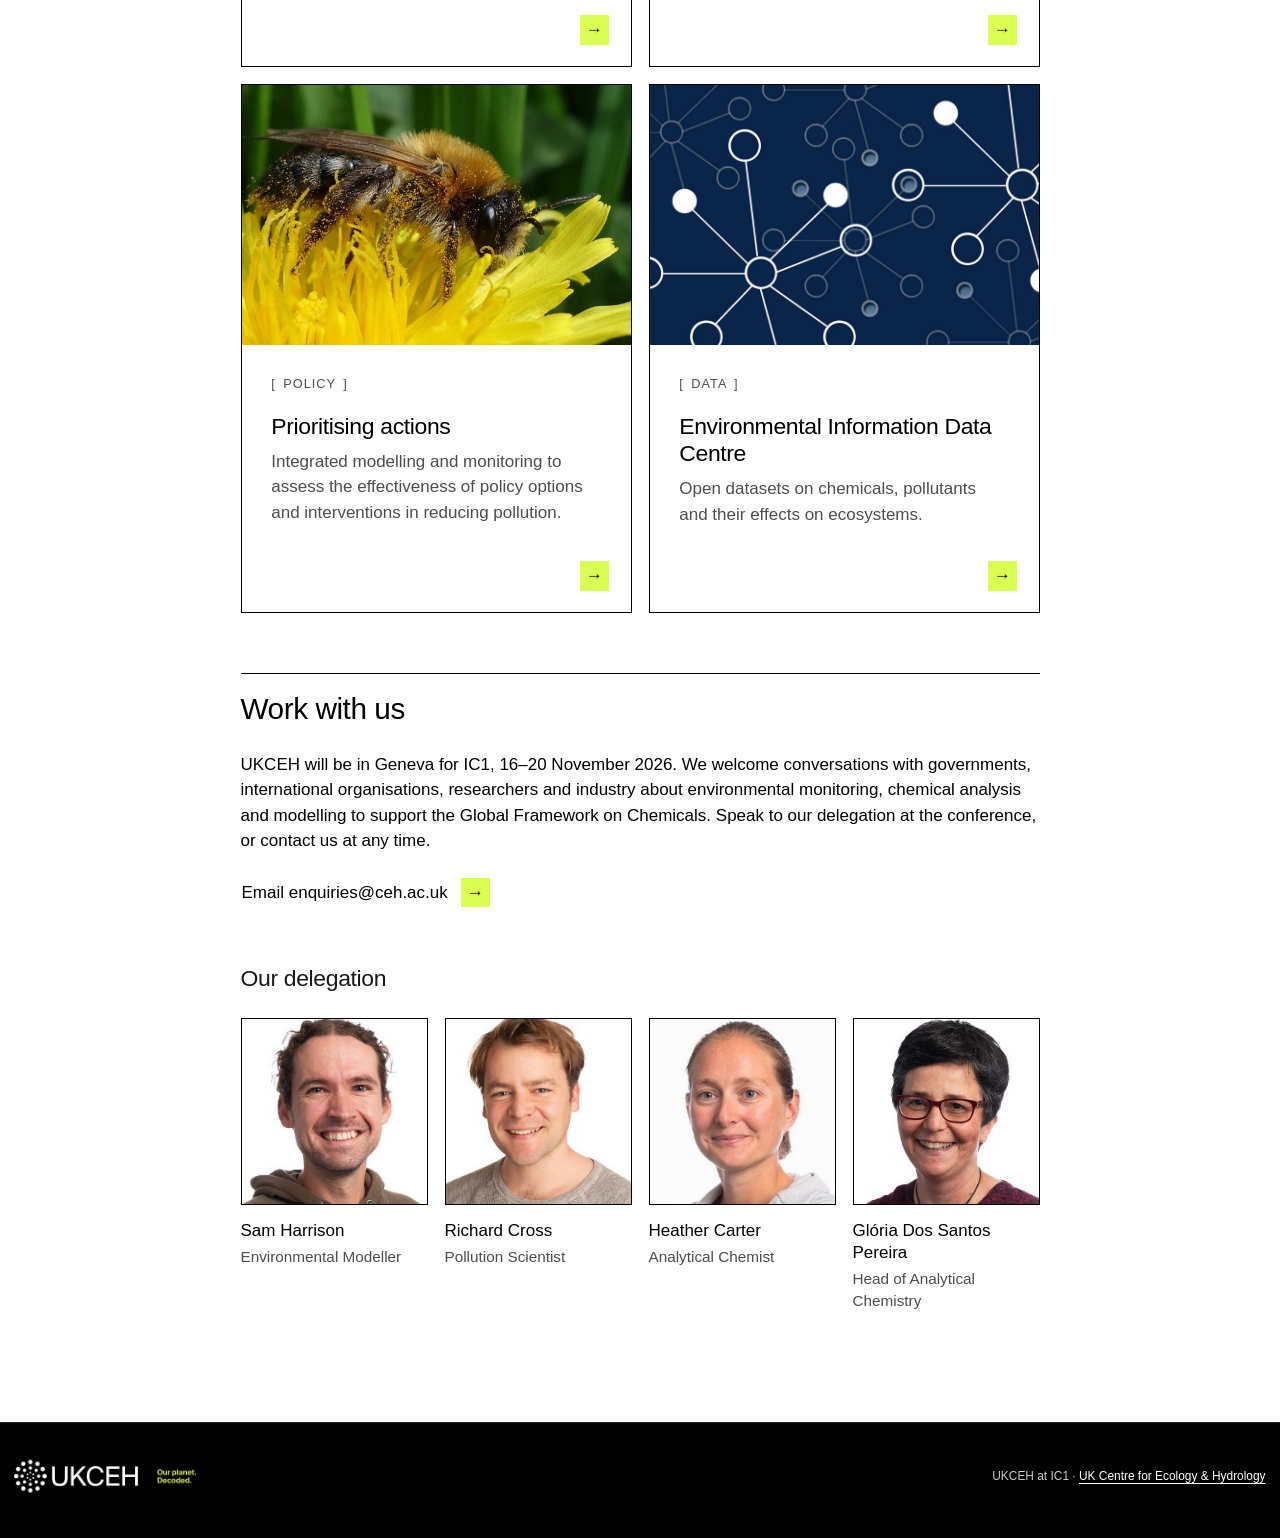
==== commit ad5f67a4: "Built site for gh-pages" ====
--- a/index.html
+++ b/index.html
@@ -284,10 +284,29 @@
     <span class="navbar-title">IC1</span>
     </a>
   </div>
-        <div class="quarto-navbar-tools tools-end">
+            <div id="quarto-search" class="" title="Search"></div>
+          <button class="navbar-toggler" type="button" data-bs-toggle="collapse" data-bs-target="#navbarCollapse" aria-controls="navbarCollapse" role="menu" aria-expanded="false" aria-label="Toggle navigation" onclick="if (window.quartoToggleHeadroom) { window.quartoToggleHeadroom(); }">
+  <span class="navbar-toggler-icon"></span>
+</button>
+          <div class="collapse navbar-collapse" id="navbarCollapse">
+            <ul class="navbar-nav navbar-nav-scroll me-auto">
+  <li class="nav-item">
+    <a class="nav-link" href="./monitoring.html"> 
+<span class="menu-text">Monitoring</span></a>
+  </li>  
+  <li class="nav-item">
+    <a class="nav-link" href="./analysis.html"> 
+<span class="menu-text">Analysis</span></a>
+  </li>  
+  <li class="nav-item">
+    <a class="nav-link" href="./actions.html"> 
+<span class="menu-text">Actions</span></a>
+  </li>  
+</ul>
+          </div> <!-- /navcollapse -->
+            <div class="quarto-navbar-tools">
   <a href="" class="quarto-color-scheme-toggle quarto-navigation-tool  px-1" onclick="window.quartoToggleColorScheme(); return false;" title="Toggle dark mode"><i class="bi"></i></a>
 </div>
-          <div id="quarto-search" class="" title="Search"></div>
       </div> <!-- /container-fluid -->
     </nav>
 </header>
@@ -339,30 +358,60 @@
 <div class="link-card">
 <p><img src="assets/images/monitoring.jpg" class="link-card-photo img-fluid" alt=""></p>
 <p><span class="label">Monitoring</span></p>
-<p><span class="link-card-title"><a href="#">Monitoring chemicals in the environment</a></span></p>
+<p><span class="link-card-title"><a href="./monitoring.html">Monitoring chemicals in the environment</a></span></p>
 <p>How long-term monitoring data can track progress against the Framework’s targets.</p>
 </div>
 <div class="link-card">
 <p><img src="assets/images/research.jpg" class="link-card-photo img-fluid" alt=""></p>
 <p><span class="label">Laboratories</span></p>
-<p><span class="link-card-title"><a href="#">Advanced chemical analysis</a></span></p>
+<p><span class="link-card-title"><a href="./analysis.html">Advanced chemical analysis</a></span></p>
 <p>UKCEH Analytical Chemistry labs provide high-quality data across a range of contaminants and matrices.</p>
 </div>
 <div class="link-card">
 <p><img src="assets/images/pollinators.jpg" class="link-card-photo img-fluid" alt=""></p>
 <p><span class="label">Policy</span></p>
-<p><span class="link-card-title"><a href="#">Prioritising actions</a></span></p>
+<p><span class="link-card-title"><a href="./actions.html">Prioritising actions</a></span></p>
 <p>Integrated modelling and monitoring to assess the effectiveness of policy options and interventions in reducing pollution.</p>
 </div>
 <div class="link-card">
 <p><img src="assets/images/data.jpg" class="link-card-photo img-fluid" alt=""></p>
 <p><span class="label">Data</span></p>
-<p><span class="link-card-title"><a href="#">Environmental Information Data Centre</a></span></p>
+<p><span class="link-card-title"><a href="https://eidc.ceh.ac.uk">Environmental Information Data Centre</a></span></p>
 <p>Open datasets on chemicals, pollutants and their effects on ecosystems.</p>
 </div>
 </div>
-
-
+</section>
+<section id="work-with-us" class="level2">
+<h2 class="anchored" data-anchor-id="work-with-us">Work with us</h2>
+<p>UKCEH will be in Geneva for IC1, 16–20 November 2026. We welcome conversations with governments, international organisations, researchers and industry about environmental monitoring, chemical analysis and modelling to support the Global Framework on Chemicals. Speak to our delegation at the conference, or contact us at any time.</p>
+<p><a href="mailto:enquiries@ceh.ac.uk" class="cta">Email enquiries@ceh.ac.uk</a></p>
+<section id="our-delegation" class="level3">
+<h3 class="anchored" data-anchor-id="our-delegation">Our delegation</h3>
+<div class="team-grid">
+<div class="person">
+<p><img src="assets/images/team-sam-harrison.jpg" class="person-photo img-fluid" alt="Sam Harrison"></p>
+<p><span class="person-name">Sam Harrison</span></p>
+<p><span class="person-role">Environmental Modeller</span></p>
+</div>
+<div class="person">
+<p><img src="assets/images/team-richard-cross.jpg" class="person-photo img-fluid" alt="Richard Cross"></p>
+<p><span class="person-name">Richard Cross</span></p>
+<p><span class="person-role">Pollution Scientist</span></p>
+</div>
+<div class="person">
+<p><img src="assets/images/team-heather-carter.jpg" class="person-photo img-fluid" alt="Heather Carter"></p>
+<p><span class="person-name">Heather Carter</span></p>
+<p><span class="person-role">Analytical Chemist</span></p>
+</div>
+<div class="person">
+<p><img src="assets/images/team-gloria-dos-santos-pereira.jpg" class="person-photo img-fluid" alt="Glória Dos Santos Pereira"></p>
+<p><span class="person-name">Glória Dos Santos Pereira</span></p>
+<p><span class="person-role">Head of Analytical Chemistry</span></p>
+</div>
+</div>
+
+
+</section>
 </section>
 
 </main> <!-- /main -->
@@ -452,7 +501,7 @@
     }
       var localhostRegex = new RegExp(/^(?:http|https):\/\/localhost\:?[0-9]*\//);
       var mailtoRegex = new RegExp(/^mailto:/);
-        var filterRegex = new RegExp('/' + window.location.host + '/');
+        var filterRegex = new RegExp("https:\/\/samharrison7\.github\.io\/ic1-site\/");
       var isInternal = (href) => {
           return filterRegex.test(href) || localhostRegex.test(href) || mailtoRegex.test(href);
       }
--- a/styles.css
+++ b/styles.css
@@ -145,6 +145,7 @@
 }
 
 .navbar .nav-link.active {
+  color: var(--ukceh-white);
   box-shadow: inset 0 -2px 0 var(--ukceh-data);
 }
 
@@ -182,25 +183,19 @@
   letter-spacing: -0.025em;
 }
 
-.quarto-title-banner .subtitle {
-  margin-top: 1rem;
-  font-size: 1.15rem;
-  opacity: 0.85;
-}
-
 .quarto-title-banner .description {
   max-width: 38rem;
   padding-top: 1.25rem;
   font-size: 1.15rem;
 }
 
-/* Home page: subtitle sits above the title as a bracket label. */
-.home .quarto-title {
+/* The subtitle sits above the title as a bracket label. */
+.quarto-title {
   display: flex;
   flex-direction: column;
 }
 
-.home .quarto-title .subtitle {
+.quarto-title .subtitle {
   order: -1;
   margin: 0 0 1.25rem;
   font-size: 0.75rem;
@@ -211,8 +206,8 @@
   opacity: 1;
 }
 
-.home .quarto-title .subtitle::before { content: "[\2002"; }
-.home .quarto-title .subtitle::after { content: "\2002]"; }
+.quarto-title .subtitle::before { content: "[\2002"; }
+.quarto-title .subtitle::after { content: "\2002]"; }
 
 .home .quarto-title-banner {
   padding: 5rem 0 4.5rem;
@@ -267,6 +262,37 @@
   .lead {
     font-size: 1.15rem;
   }
+}
+
+/* ---------- Key figures ---------- */
+
+.stat-grid {
+  display: grid;
+  grid-template-columns: repeat(auto-fit, minmax(10rem, 1fr));
+  gap: 1rem 2rem;
+  margin: 2rem 0 2.5rem;
+}
+
+.stat {
+  padding-top: 0.75rem;
+  border-top: 1px solid var(--ukceh-rule);
+}
+
+.stat p {
+  margin-bottom: 0.25rem;
+}
+
+.stat p:first-child {
+  font-size: 2.25rem;
+  font-weight: 500;
+  letter-spacing: -0.025em;
+  line-height: 1.1;
+}
+
+.stat p:last-child {
+  color: var(--ukceh-muted);
+  font-size: 0.9rem;
+  line-height: 1.4;
 }
 
 /* ---------- Link cards ---------- */
@@ -407,6 +433,110 @@
   }
 }
 
+/* ---------- Figures ---------- */
+
+/* Charts have white backgrounds, so frame them as a white panel in both modes. */
+#quarto-content main figure.figure img {
+  padding: 1rem;
+  background: var(--ukceh-white);
+  border: 1px solid var(--ukceh-rule);
+}
+
+@media (max-width: 575.98px) {
+  #quarto-content main figure.figure img {
+    padding: 0.35rem;
+  }
+}
+
+/* Photos don't need the chart panel. */
+#quarto-content main figure.figure img.photo {
+  padding: 0;
+  background: none;
+  border: 0;
+}
+
+#quarto-content main figure.figure figcaption {
+  margin-top: 0.75rem;
+  color: var(--ukceh-muted);
+  font-size: 0.85rem;
+  line-height: 1.5;
+}
+
+/* ---------- Case studies ---------- */
+
+/* Each case study section (### Heading {.case}) is a single card. */
+section.case {
+  position: relative;
+  margin-top: 1.5rem;
+  padding: 2rem;
+  border: 1px solid var(--ukceh-rule);
+}
+
+/* Data point */
+section.case::before {
+  content: "";
+  position: absolute;
+  top: 12px;
+  right: 12px;
+  width: 6px;
+  height: 6px;
+  border-radius: 50%;
+  background: var(--ukceh-fg);
+}
+
+#quarto-content main section.case > h3 {
+  margin: 0 0 0.25rem;
+}
+
+section.case .label {
+  color: var(--ukceh-muted);
+  margin-bottom: 0.5rem;
+}
+
+section.case > p:last-child {
+  margin-bottom: 0;
+}
+
+/* Optional photo header: placed first in the markdown after the heading,
+   moved to the top of the card and bled to its edges. */
+section.case:has(> p > .case-photo) {
+  display: flex;
+  flex-direction: column;
+}
+
+section.case:has(> p > .case-photo)::before {
+  display: none;
+}
+
+section.case > p:has(> .case-photo) {
+  order: -1;
+  margin: -2rem -2rem 1.5rem;
+}
+
+section.case .case-photo {
+  display: block;
+  width: 100%;
+  aspect-ratio: 2 / 1;
+  object-fit: cover;
+}
+
+.photo-credits {
+  margin-top: 3rem;
+  color: var(--ukceh-muted);
+  font-size: 0.8rem;
+  line-height: 1.5;
+}
+
+@media (max-width: 767.98px) {
+  section.case {
+    padding: 1.25rem;
+  }
+
+  section.case > p:has(> .case-photo) {
+    margin: -1.25rem -1.25rem 1.25rem;
+  }
+}
+
 /* ---------- Callouts: flat, with a vertical rule ---------- */
 
 div.callout {
@@ -481,3 +611,46 @@
   height: 40px;
   width: auto;
 }
+
+/* ---------- Team ---------- */
+
+.team-grid {
+  display: grid;
+  grid-template-columns: repeat(auto-fit, minmax(9.5rem, 1fr));
+  gap: 1.5rem 1rem;
+  margin: 1.5rem 0 2rem;
+}
+
+.person p {
+  margin: 0;
+}
+
+.person .person-photo {
+  display: block;
+  width: 100%;
+  max-width: 224px;
+  aspect-ratio: 1;
+  object-fit: cover;
+  margin-bottom: 0.85rem;
+  border: 1px solid var(--ukceh-rule);
+}
+
+.person-name {
+  display: block;
+  font-weight: 500;
+  line-height: 1.3;
+}
+
+.person-role {
+  display: block;
+  margin-top: 0.25rem;
+  color: var(--ukceh-muted);
+  font-size: 0.9rem;
+  line-height: 1.4;
+}
+
+@media (max-width: 575.98px) {
+  .team-grid {
+    grid-template-columns: repeat(2, 1fr);
+  }
+}
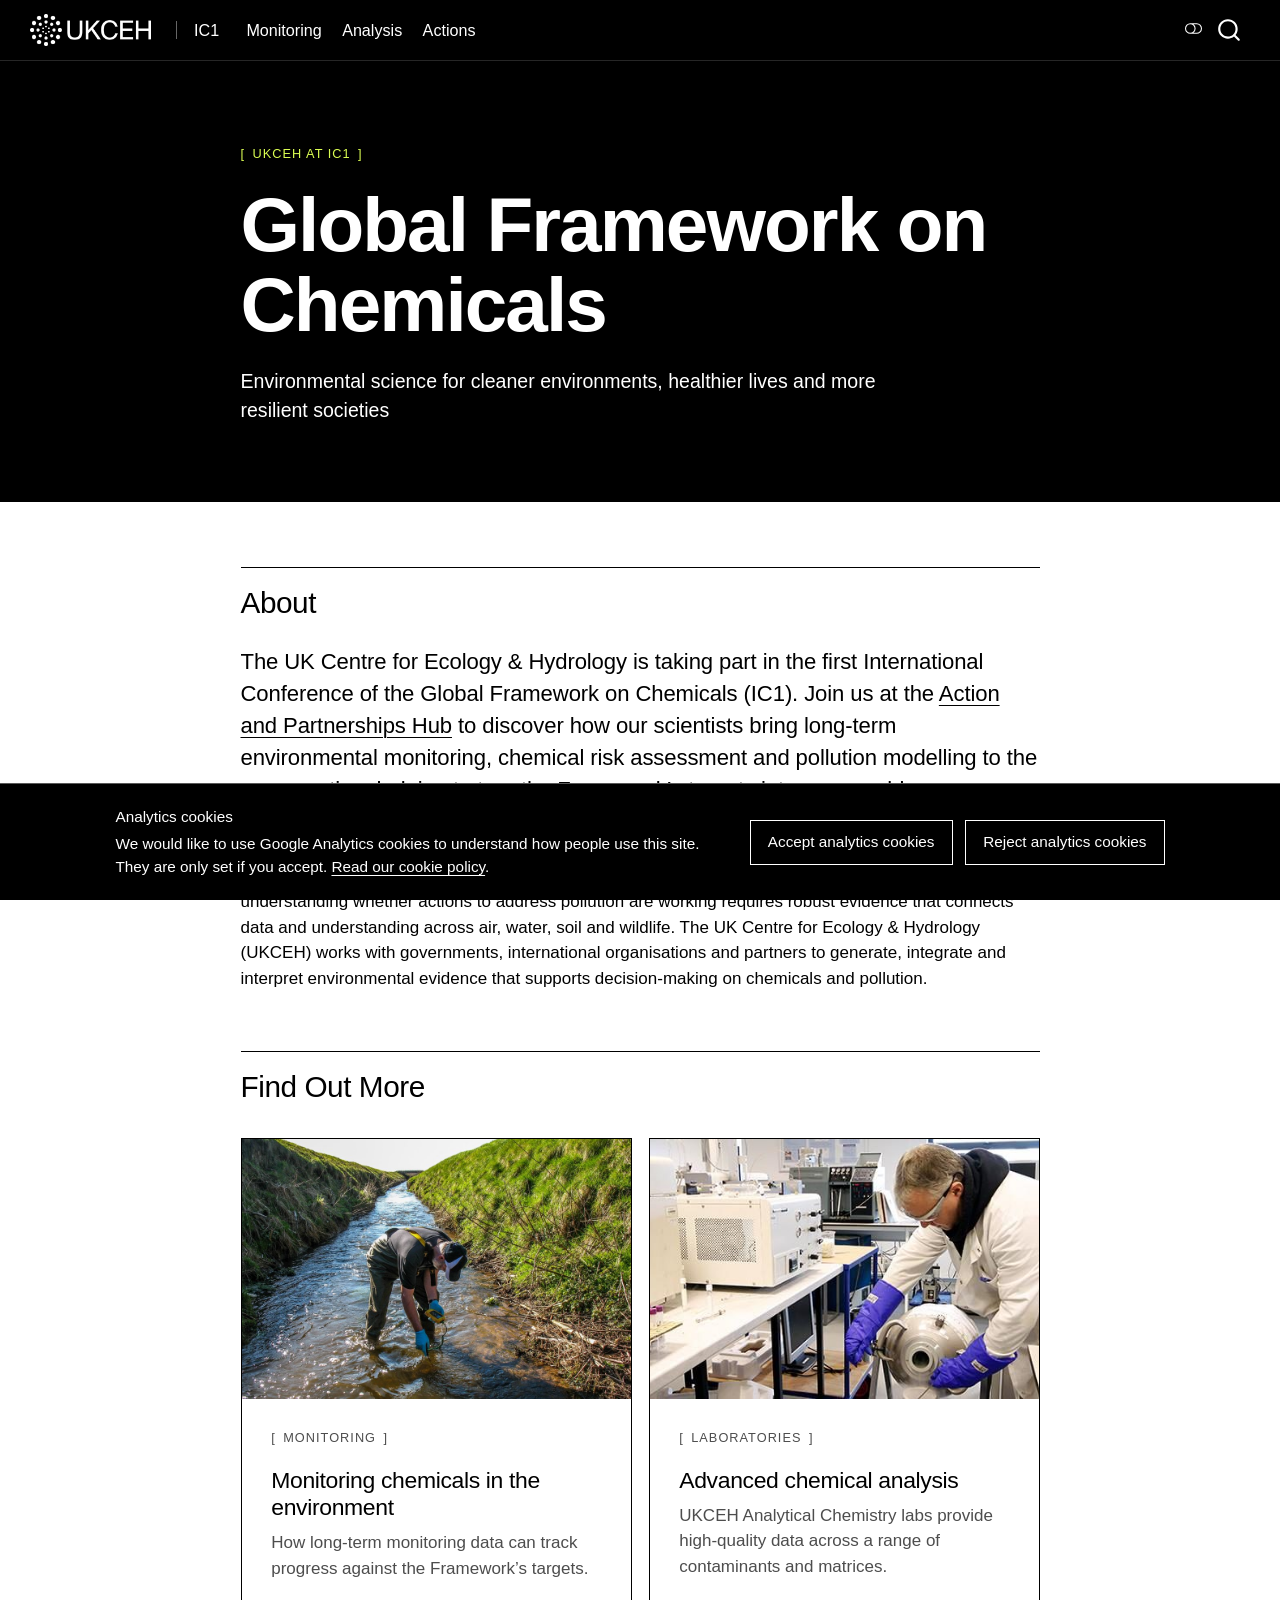
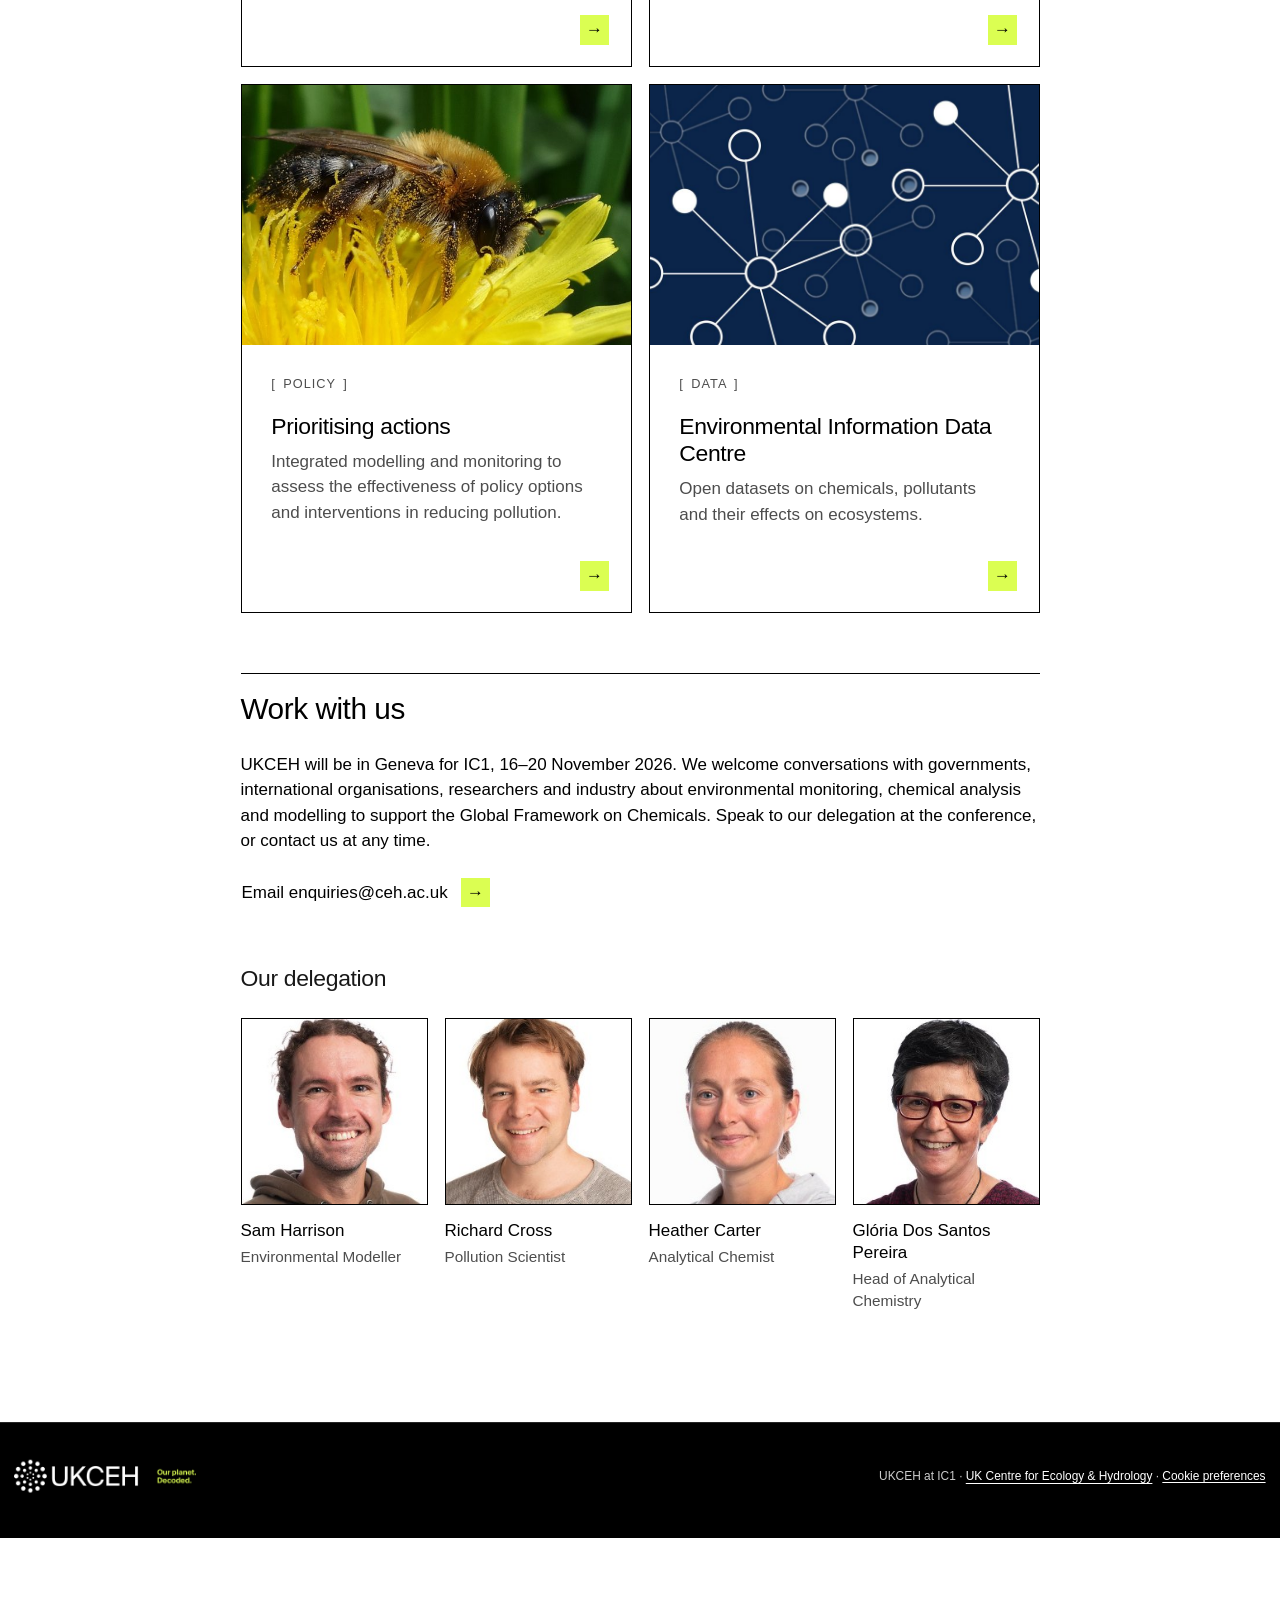
==== commit cad18055: "Built site for gh-pages" ====
--- a/index.html
+++ b/index.html
@@ -93,6 +93,7 @@
 background: #000000;
       }
 </style>
+<script src="assets/js/consent.js" defer="" data-ga-id="G-XXXXXXXXXX" data-policy-url="https://www.ceh.ac.uk/about-us/policies/privacy-notice/privacy-notice-cookies-policy"></script>
 
 
 <link rel="stylesheet" href="styles.css">
@@ -843,7 +844,7 @@
       &nbsp;
     </div>
     <div class="nav-footer-right">
-<p>UKCEH at IC1 · <a href="https://www.ceh.ac.uk/">UK Centre for Ecology &amp; Hydrology</a></p>
+<p>UKCEH at IC1 · <a href="https://www.ceh.ac.uk/">UK Centre for Ecology &amp; Hydrology</a> · <button type="button" class="cookie-preferences">Cookie preferences</button></p>
 </div>
   </div>
 </footer>
--- a/styles.css
+++ b/styles.css
@@ -654,3 +654,123 @@
     grid-template-columns: repeat(2, 1fr);
   }
 }
+
+/* ---------- Cookie consent banner (assets/js/consent.js) ---------- */
+
+.consent-banner {
+  position: fixed;
+  right: 0;
+  bottom: 0;
+  left: 0;
+  z-index: 1050;
+  background: var(--ukceh-black);
+  color: var(--ukceh-white);
+  border-top: 1px solid rgba(255, 255, 255, 0.35);
+}
+
+.consent-banner[hidden] {
+  display: none;
+}
+
+.consent-banner:focus {
+  outline: none;
+}
+
+.consent-banner:focus-visible {
+  outline: 2px solid var(--ukceh-data);
+  outline-offset: -2px;
+}
+
+.consent-inner {
+  display: flex;
+  flex-wrap: wrap;
+  align-items: center;
+  gap: 1rem 2rem;
+  max-width: 1100px;
+  margin: 0 auto;
+  padding: 1.25rem 1.5rem;
+}
+
+.consent-text {
+  flex: 1 1 28rem;
+  font-size: 0.9rem;
+  line-height: 1.5;
+}
+
+.consent-text p {
+  margin: 0;
+}
+
+.consent-text .consent-title {
+  margin-bottom: 0.25rem;
+  font-weight: 500;
+}
+
+.consent-banner a {
+  color: var(--ukceh-white);
+  text-decoration: underline;
+  text-underline-offset: 0.2em;
+}
+
+.consent-banner a:hover {
+  color: var(--ukceh-data);
+}
+
+.consent-actions {
+  display: flex;
+  flex-wrap: wrap;
+  gap: 0.75rem;
+}
+
+/* Both choices are styled identically so neither is given more prominence. */
+.consent-btn {
+  padding: 0.6rem 1rem;
+  border: 1px solid var(--ukceh-white);
+  border-radius: 0;
+  background: transparent;
+  color: var(--ukceh-white);
+  font: inherit;
+  font-size: 0.9rem;
+  font-weight: 500;
+  cursor: pointer;
+}
+
+.consent-btn:hover,
+.consent-btn:focus-visible {
+  border-color: var(--ukceh-data);
+  background: var(--ukceh-data);
+  color: var(--ukceh-black);
+}
+
+.consent-btn:focus-visible {
+  outline: 2px solid var(--ukceh-white);
+  outline-offset: 2px;
+}
+
+@media (max-width: 575.98px) {
+  .consent-inner {
+    padding: 1rem;
+  }
+
+  .consent-actions,
+  .consent-btn {
+    width: 100%;
+  }
+}
+
+/* Footer button that reopens the banner, styled as a link. */
+.nav-footer .cookie-preferences {
+  padding: 0;
+  border: 0;
+  background: none;
+  color: var(--ukceh-white);
+  font: inherit;
+  text-decoration: underline;
+  text-underline-offset: 0.2em;
+  cursor: pointer;
+}
+
+.nav-footer .cookie-preferences:hover,
+.nav-footer .cookie-preferences:focus-visible {
+  color: var(--ukceh-data);
+}
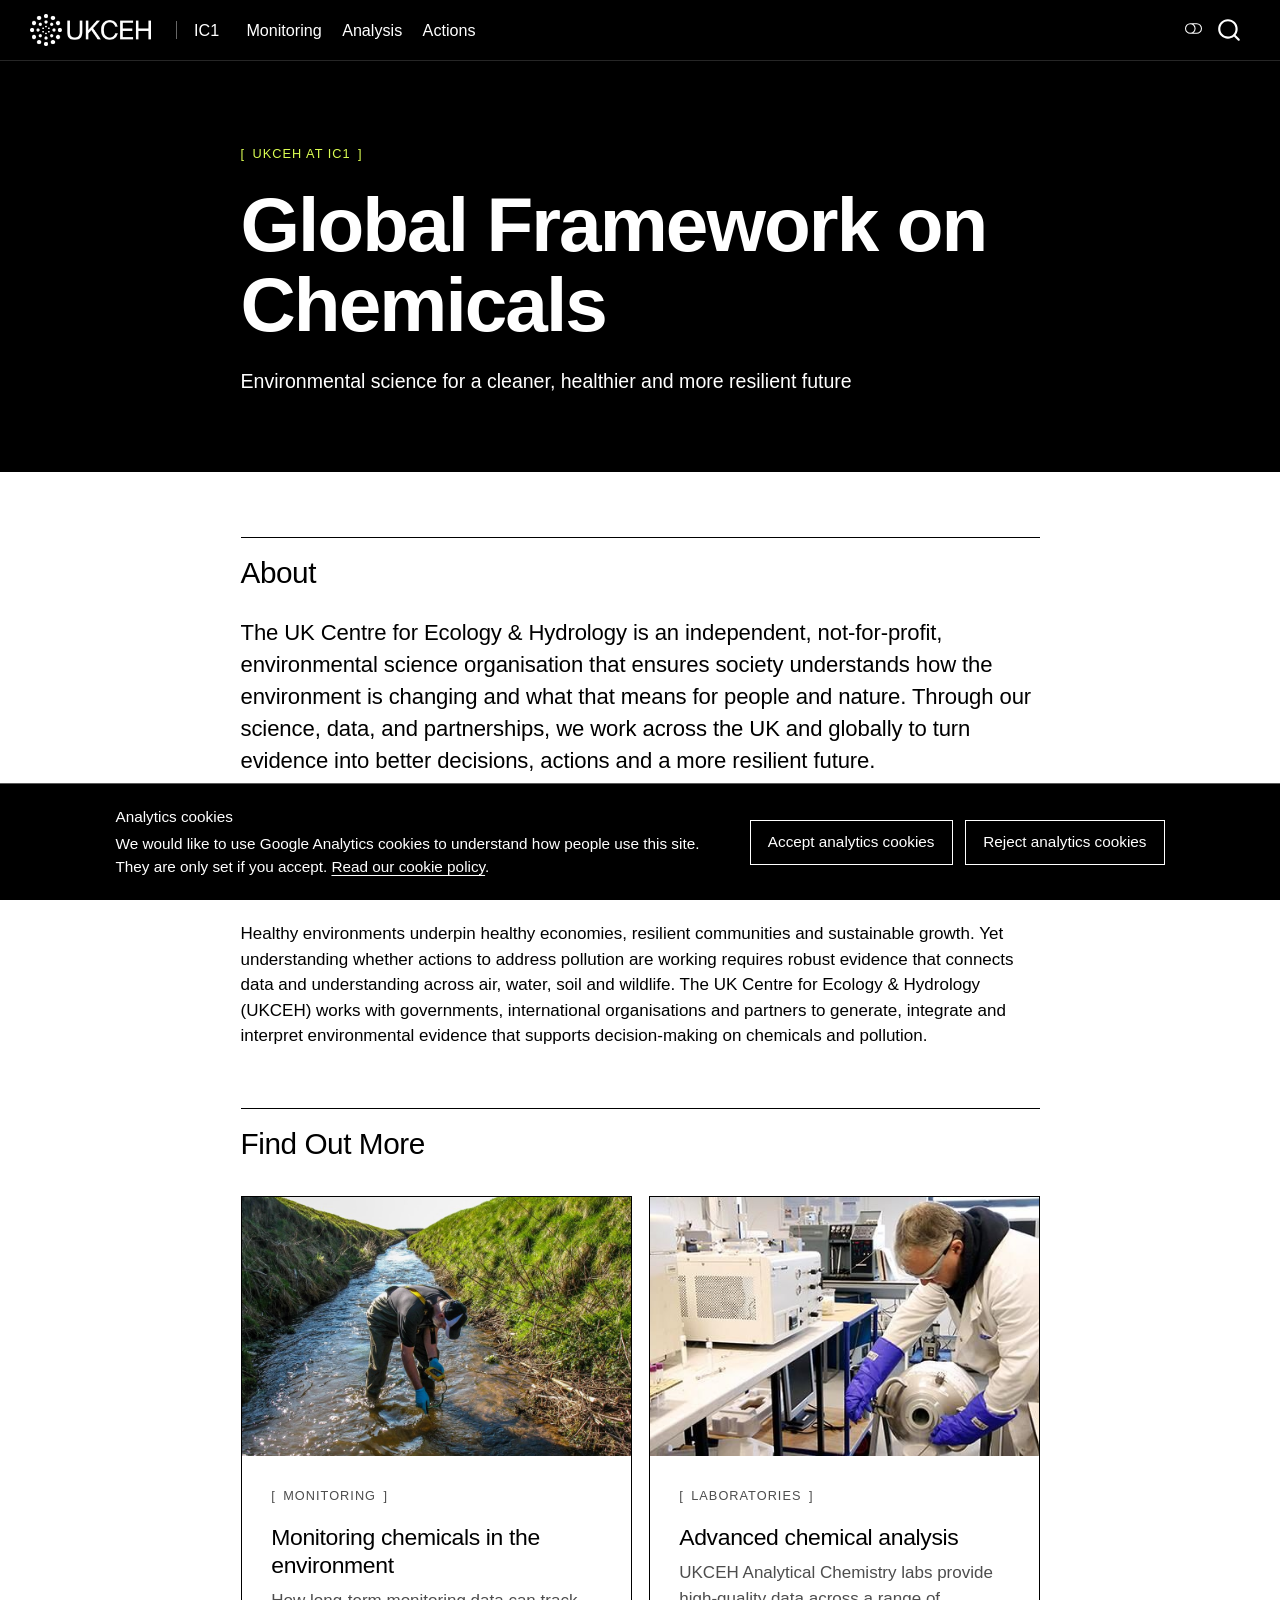
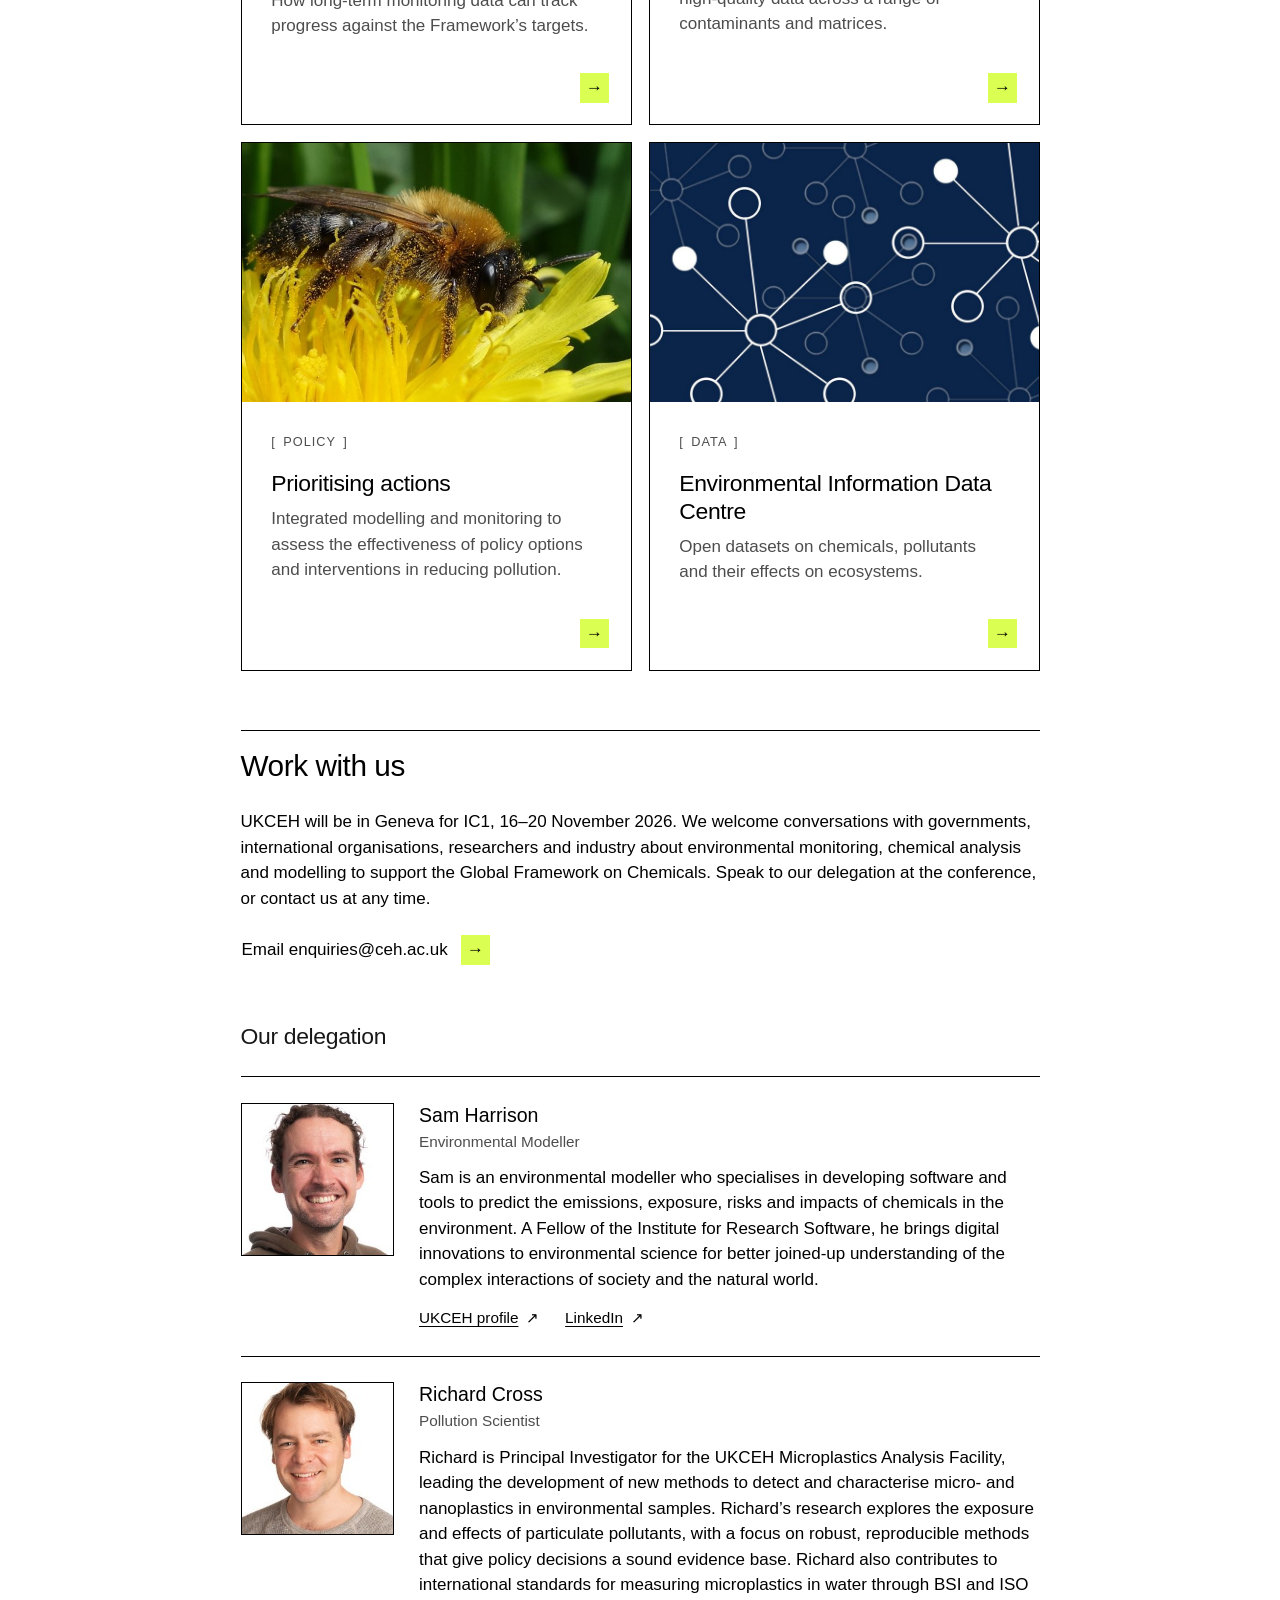
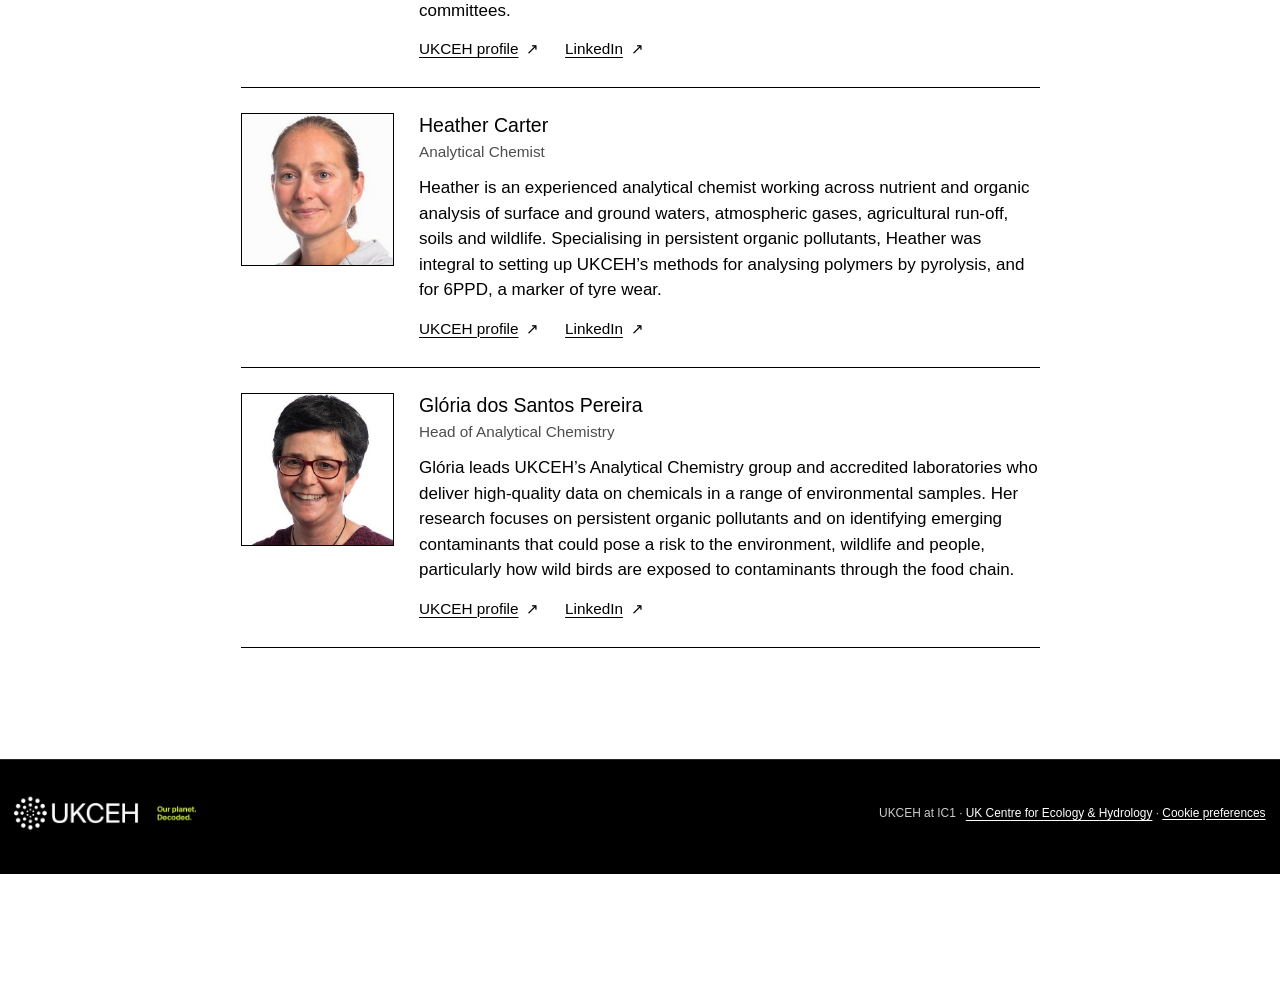
==== commit 95e146ae: "Built site for gh-pages" ====
--- a/index.html
+++ b/index.html
@@ -6,7 +6,7 @@
 
 <meta name="viewport" content="width=device-width, initial-scale=1.0, user-scalable=yes">
 
-<meta name="description" content="Environmental science for cleaner environments, healthier lives and more resilient societies">
+<meta name="description" content="Environmental science for a cleaner, healthier and more resilient future">
 
 <title>Global Framework on Chemicals – UKCEH at IC1</title>
 <style>
@@ -319,7 +319,7 @@
             <p class="subtitle lead">UKCEH at IC1</p>
                   <div>
         <div class="description">
-          Environmental science for cleaner environments, healthier lives and more resilient societies
+          Environmental science for a cleaner, healthier and more resilient future
         </div>
       </div>
                 </div>
@@ -349,8 +349,9 @@
 <section id="about" class="level2">
 <h2 class="anchored" data-anchor-id="about">About</h2>
 <div class="lead">
-<p>The UK Centre for Ecology &amp; Hydrology is taking part in the first International Conference of the Global Framework on Chemicals (IC1). Join us at the <a href="https://www.unep.org/en/global-framework-chemicals/international-conference-1/action-and-partnership-hub">Action and Partnerships Hub</a> to discover how our scientists bring long-term environmental monitoring, chemical risk assessment and pollution modelling to the conversation, helping to turn the Framework’s targets into measurable progress and actionable insights on the ground.</p>
-</div>
+<p>The UK Centre for Ecology &amp; Hydrology is an independent, not-for-profit, environmental science organisation that ensures society understands how the environment is changing and what that means for people and nature. Through our science, data, and partnerships, we work across the UK and globally to turn evidence into better decisions, actions and a more resilient future.</p>
+</div>
+<p>We are taking part in the first International Conference of the Global Framework on Chemicals (IC1). Join us at the <a href="https://www.unep.org/en/global-framework-chemicals/international-conference-1/action-and-partnership-hub">Action and Partnerships Hub</a> to discover how our scientists bring long-term environmental monitoring, chemical risk assessment and pollution modelling to the conversation, helping to turn the Framework’s targets into measurable progress and actionable insights on the ground.</p>
 <p>Healthy environments underpin healthy economies, resilient communities and sustainable growth. Yet understanding whether actions to address pollution are working requires robust evidence that connects data and understanding across air, water, soil and wildlife. The UK Centre for Ecology &amp; Hydrology (UKCEH) works with governments, international organisations and partners to generate, integrate and interpret environmental evidence that supports decision-making on chemicals and pollution.</p>
 </section>
 <section id="find-out-more" class="level2">
@@ -388,26 +389,38 @@
 <p><a href="mailto:enquiries@ceh.ac.uk" class="cta">Email enquiries@ceh.ac.uk</a></p>
 <section id="our-delegation" class="level3">
 <h3 class="anchored" data-anchor-id="our-delegation">Our delegation</h3>
-<div class="team-grid">
+<div class="team-list">
 <div class="person">
 <p><img src="assets/images/team-sam-harrison.jpg" class="person-photo img-fluid" alt="Sam Harrison"></p>
-<p><span class="person-name">Sam Harrison</span></p>
-<p><span class="person-role">Environmental Modeller</span></p>
+<div class="person-body">
+<p><span class="person-name">Sam Harrison</span> <span class="person-role">Environmental Modeller</span></p>
+<p>Sam is an environmental modeller who specialises in developing software and tools to predict the emissions, exposure, risks and impacts of chemicals in the environment. A Fellow of the Institute for Research Software, he brings digital innovations to environmental science for better joined-up understanding of the complex interactions of society and the natural world.</p>
+<p><a href="https://www.ceh.ac.uk/staff/samuel-harrison" class="person-link" aria-label="Sam Harrison's UKCEH profile">UKCEH profile</a> <a href="https://www.linkedin.com/in/samharrison7/" class="person-link" aria-label="Sam Harrison on LinkedIn">LinkedIn</a></p>
+</div>
 </div>
 <div class="person">
 <p><img src="assets/images/team-richard-cross.jpg" class="person-photo img-fluid" alt="Richard Cross"></p>
-<p><span class="person-name">Richard Cross</span></p>
-<p><span class="person-role">Pollution Scientist</span></p>
+<div class="person-body">
+<p><span class="person-name">Richard Cross</span> <span class="person-role">Pollution Scientist</span></p>
+<p>Richard is Principal Investigator for the UKCEH Microplastics Analysis Facility, leading the development of new methods to detect and characterise micro- and nanoplastics in environmental samples. Richard’s research explores the exposure and effects of particulate pollutants, with a focus on robust, reproducible methods that give policy decisions a sound evidence base. Richard also contributes to international standards for measuring microplastics in water through BSI and ISO committees.</p>
+<p><a href="https://www.ceh.ac.uk/staff/richard-cross" class="person-link" aria-label="Richard Cross's UKCEH profile">UKCEH profile</a> <a href="https://www.linkedin.com/in/richard-cross-9b281937a/" class="person-link" aria-label="Richard Cross on LinkedIn">LinkedIn</a></p>
+</div>
 </div>
 <div class="person">
 <p><img src="assets/images/team-heather-carter.jpg" class="person-photo img-fluid" alt="Heather Carter"></p>
-<p><span class="person-name">Heather Carter</span></p>
-<p><span class="person-role">Analytical Chemist</span></p>
+<div class="person-body">
+<p><span class="person-name">Heather Carter</span> <span class="person-role">Analytical Chemist</span></p>
+<p>Heather is an experienced analytical chemist working across nutrient and organic analysis of surface and ground waters, atmospheric gases, agricultural run-off, soils and wildlife. Specialising in persistent organic pollutants, Heather was integral to setting up UKCEH’s methods for analysing polymers by pyrolysis, and for 6PPD, a marker of tyre wear.</p>
+<p><a href="https://www.ceh.ac.uk/staff/heather-carter" class="person-link" aria-label="Heather Carter's UKCEH profile">UKCEH profile</a> <a href="https://www.linkedin.com/in/heather-carter-a6b3b21a0" class="person-link" aria-label="Heather Carter on LinkedIn">LinkedIn</a></p>
+</div>
 </div>
 <div class="person">
 <p><img src="assets/images/team-gloria-dos-santos-pereira.jpg" class="person-photo img-fluid" alt="Glória Dos Santos Pereira"></p>
-<p><span class="person-name">Glória Dos Santos Pereira</span></p>
-<p><span class="person-role">Head of Analytical Chemistry</span></p>
+<div class="person-body">
+<p><span class="person-name">Glória dos Santos Pereira</span> <span class="person-role">Head of Analytical Chemistry</span></p>
+<p>Glória leads UKCEH’s Analytical Chemistry group and accredited laboratories who deliver high-quality data on chemicals in a range of environmental samples. Her research focuses on persistent organic pollutants and on identifying emerging contaminants that could pose a risk to the environment, wildlife and people, particularly how wild birds are exposed to contaminants through the food chain.</p>
+<p><a href="https://www.ceh.ac.uk/staff/m-gl%C3%B3ria-dos-santos-pereira" class="person-link" aria-label="Glória Dos Santos Pereira's UKCEH profile">UKCEH profile</a> <a href="https://www.linkedin.com/in/gl%C3%B3ria-pereira-959411a7/" class="person-link" aria-label="Glória dos Santos Pereira on LinkedIn">LinkedIn</a></p>
+</div>
 </div>
 </div>
 
--- a/styles.css
+++ b/styles.css
@@ -614,44 +614,74 @@
 
 /* ---------- Team ---------- */
 
-.team-grid {
+.team-list {
+  margin: 1.5rem 0 2rem;
+}
+
+.person {
   display: grid;
-  grid-template-columns: repeat(auto-fit, minmax(9.5rem, 1fr));
-  gap: 1.5rem 1rem;
-  margin: 1.5rem 0 2rem;
-}
-
-.person p {
+  grid-template-columns: 9rem 1fr;
+  gap: 1.5rem;
+  align-items: start;
+  padding: 1.5rem 0;
+  border-top: 1px solid var(--ukceh-rule);
+}
+
+.person:last-child {
+  border-bottom: 1px solid var(--ukceh-rule);
+}
+
+.person > p {
   margin: 0;
 }
 
 .person .person-photo {
   display: block;
   width: 100%;
-  max-width: 224px;
   aspect-ratio: 1;
   object-fit: cover;
-  margin-bottom: 0.85rem;
   border: 1px solid var(--ukceh-rule);
+}
+
+.person-body p {
+  margin: 0 0 0.75rem;
+}
+
+.person-body p:last-child {
+  margin-bottom: 0;
 }
 
 .person-name {
   display: block;
+  font-size: 1.15rem;
   font-weight: 500;
   line-height: 1.3;
 }
 
 .person-role {
   display: block;
-  margin-top: 0.25rem;
+  margin-top: 0.15rem;
   color: var(--ukceh-muted);
   font-size: 0.9rem;
   line-height: 1.4;
 }
 
+#quarto-content main .person-link {
+  margin-right: 1.25rem;
+  font-size: 0.9rem;
+  font-weight: 500;
+}
+
+#quarto-content main .person-link::after {
+  content: "\2002\2197";
+  text-decoration: none;
+  display: inline-block;
+}
+
 @media (max-width: 575.98px) {
-  .team-grid {
-    grid-template-columns: repeat(2, 1fr);
+  .person {
+    grid-template-columns: 5.5rem 1fr;
+    gap: 1rem;
   }
 }
 
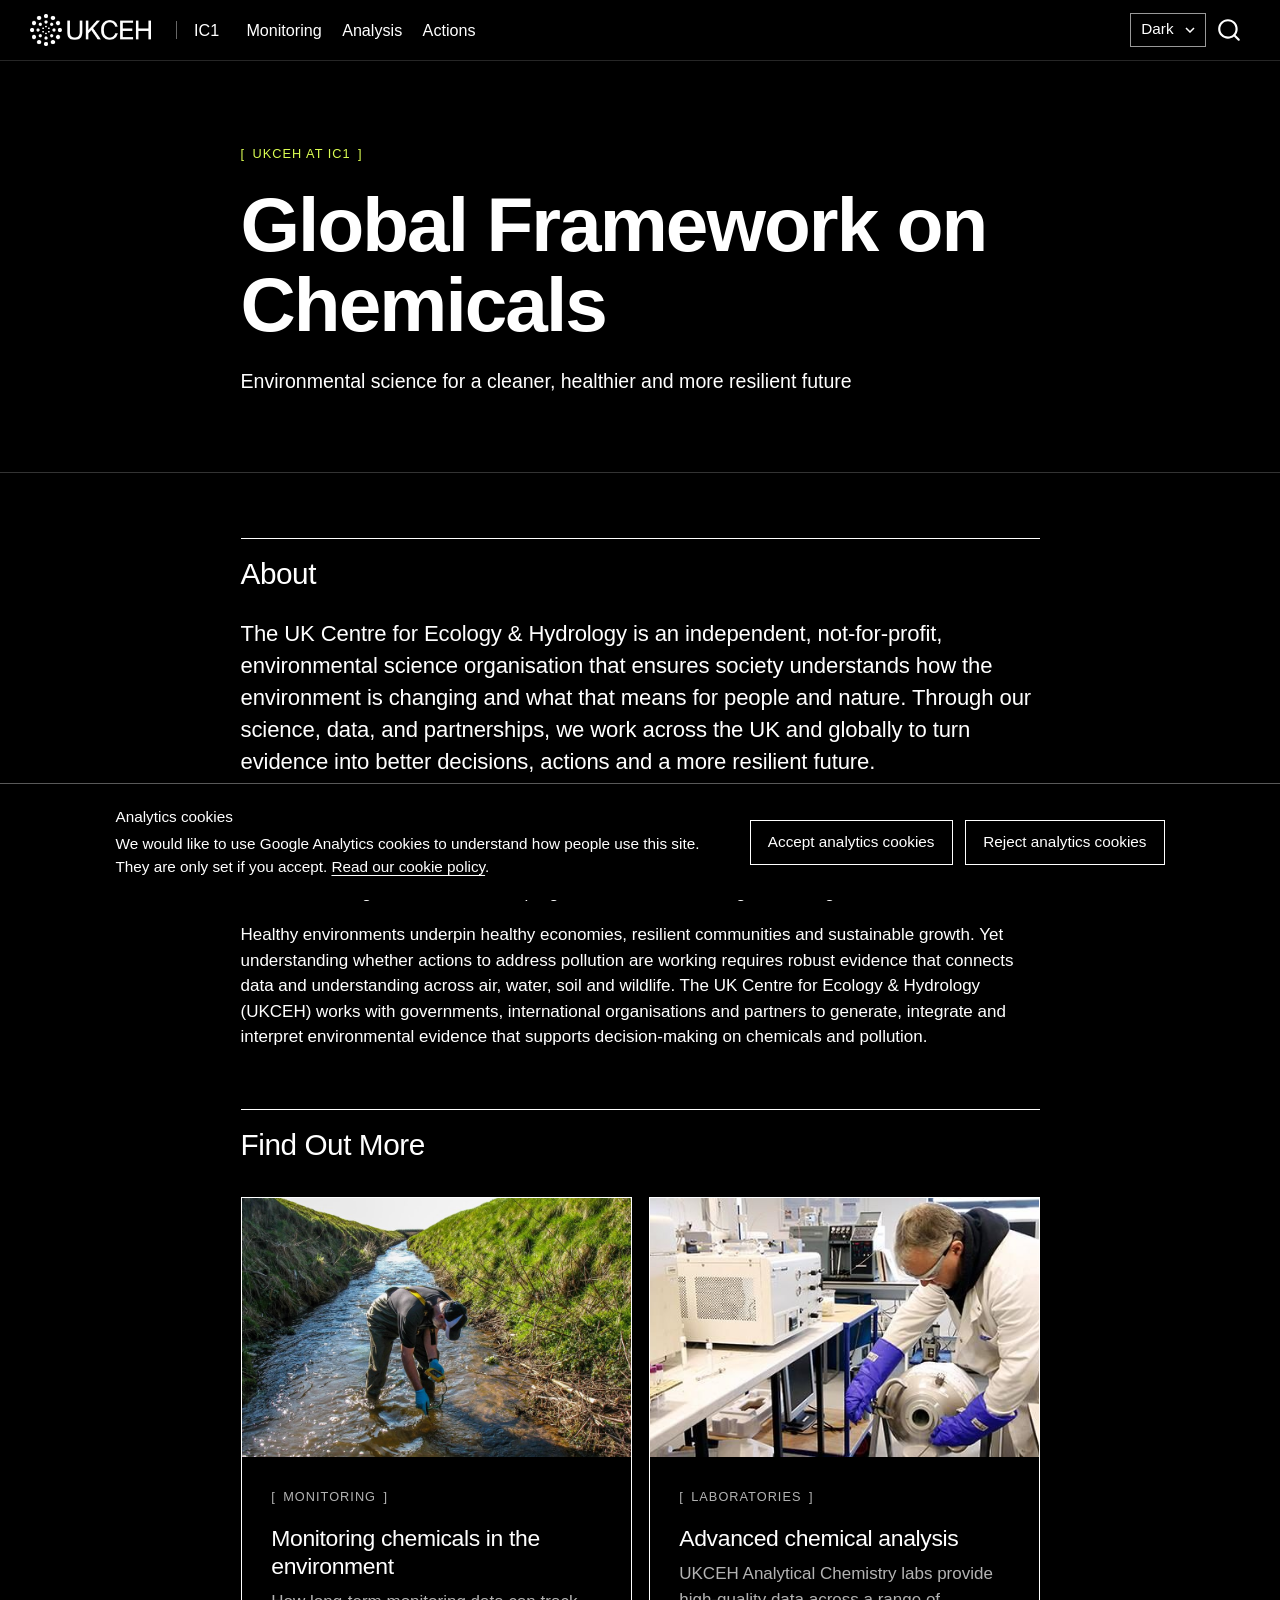
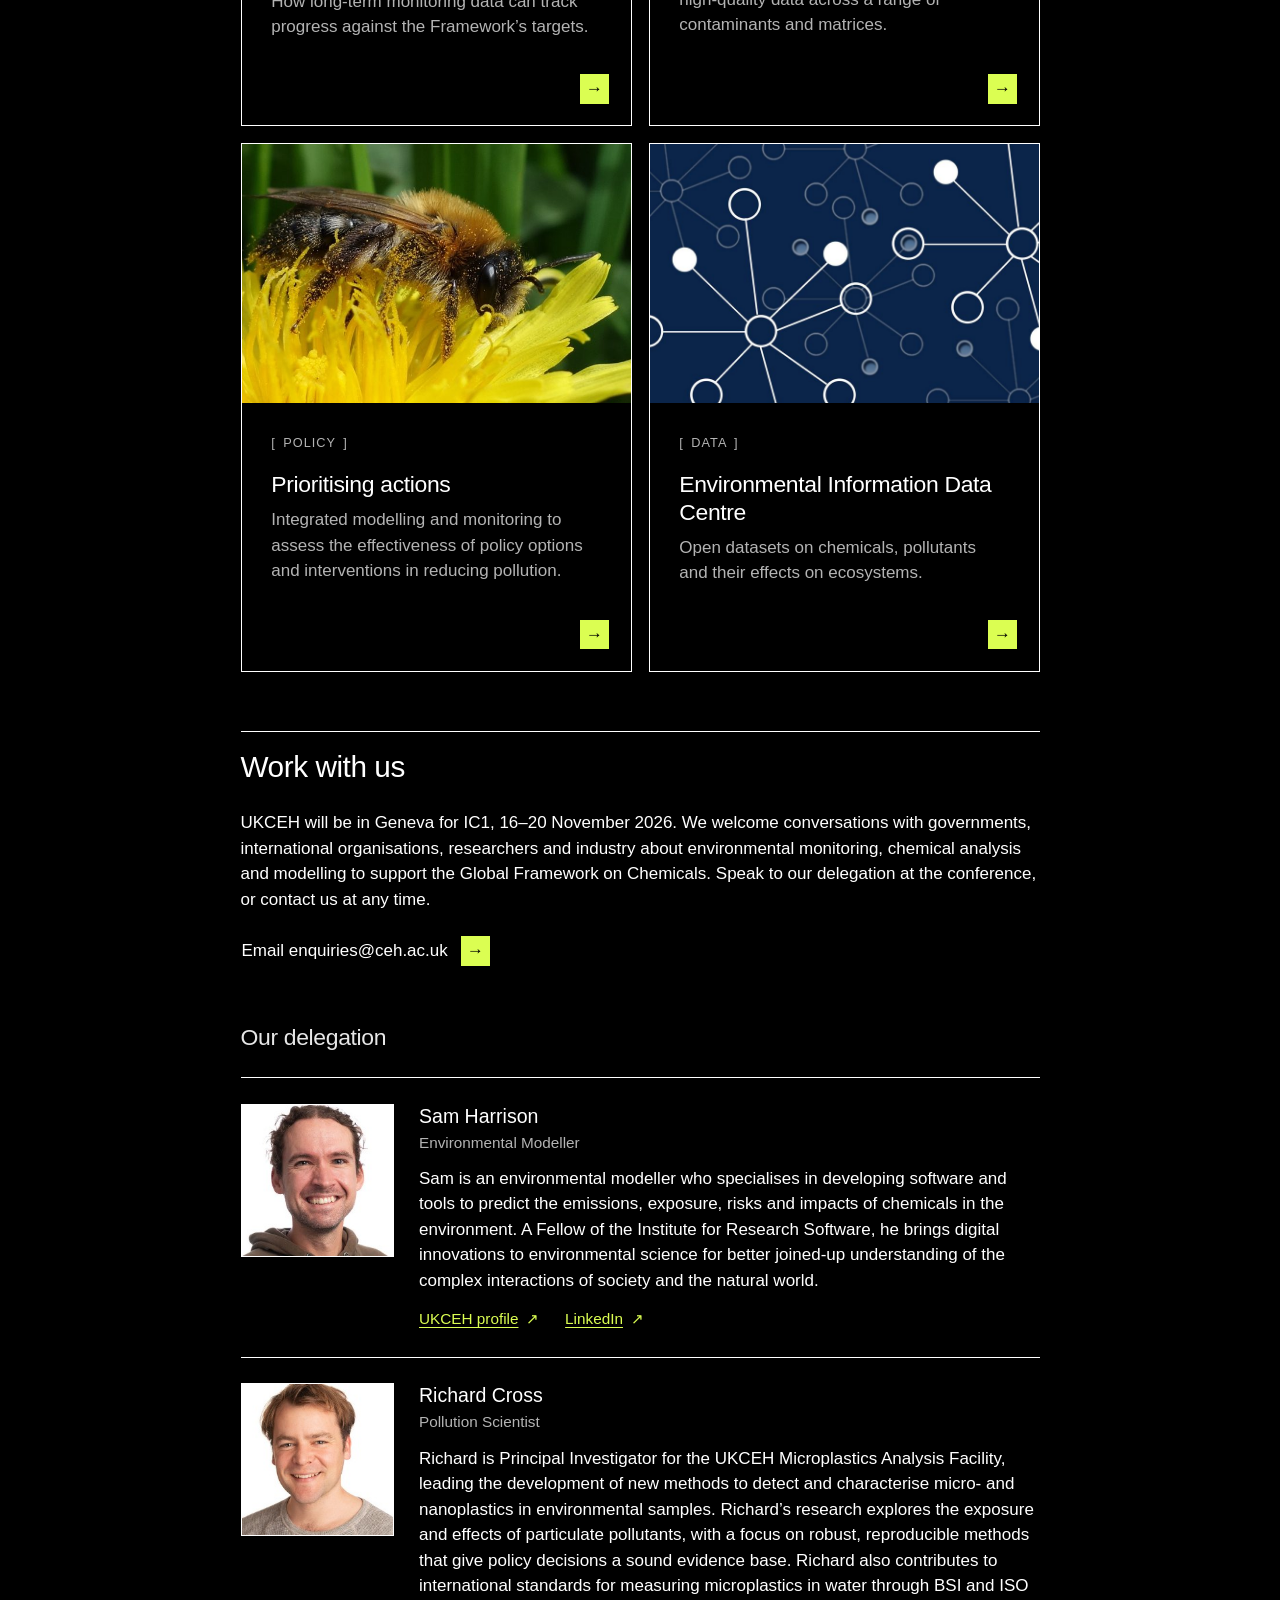
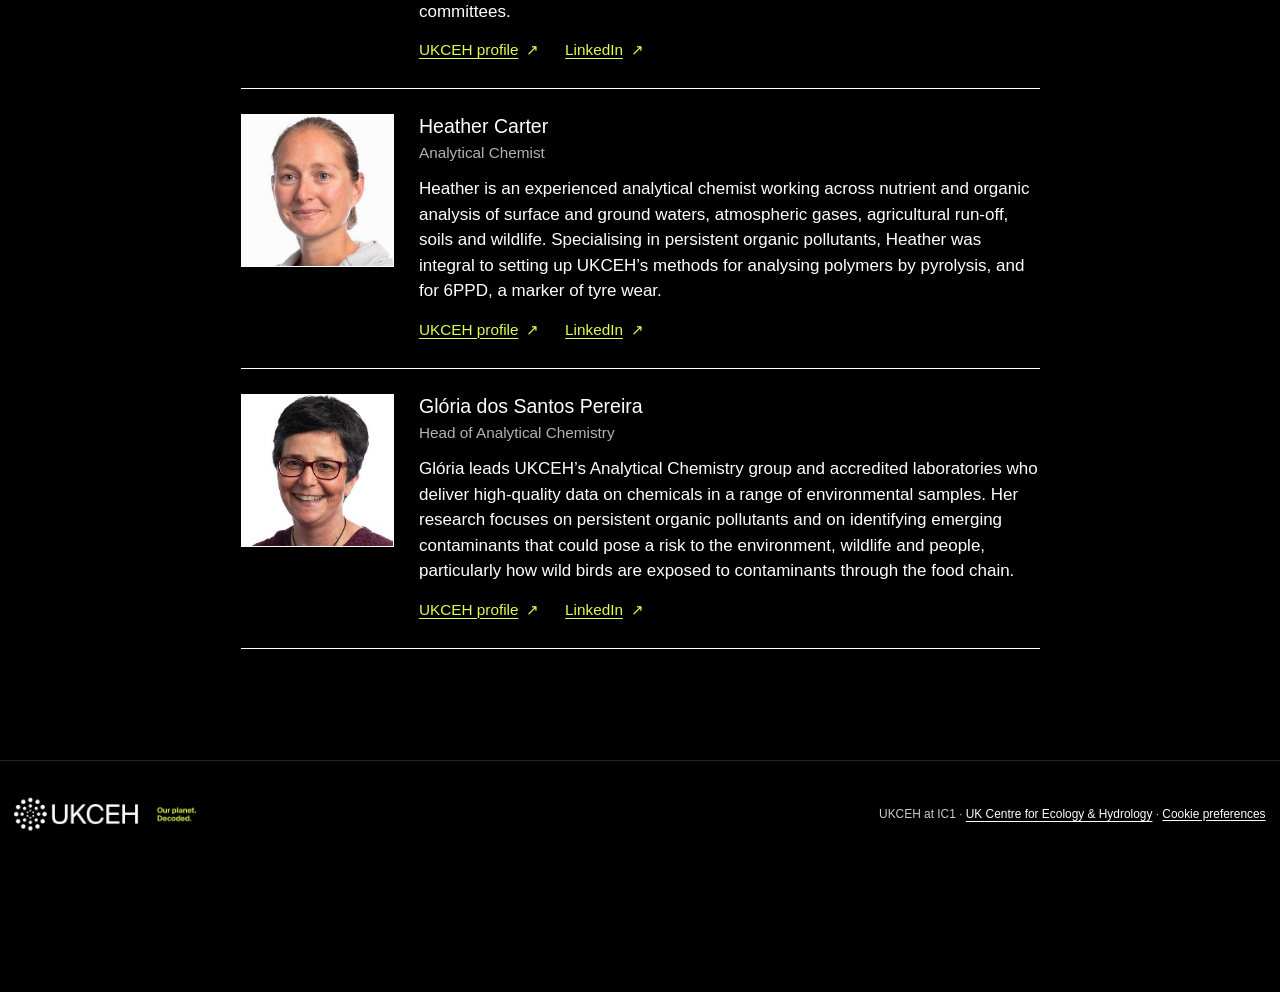
==== commit 421e984e: "Built site for gh-pages" ====
--- a/index.html
+++ b/index.html
@@ -43,12 +43,10 @@
 <link href="site_libs/quarto-html/tippy.css" rel="stylesheet">
 <link href="site_libs/quarto-html/quarto-syntax-highlighting-15634bcf2e68342d4ad2dfa704d543f6.css" rel="stylesheet" class="quarto-color-scheme" id="quarto-text-highlighting-styles">
 <link href="site_libs/quarto-html/quarto-syntax-highlighting-dark-0a6b7249c26820e032cb0bd839ff02b1.css" rel="stylesheet" class="quarto-color-scheme quarto-color-alternate" id="quarto-text-highlighting-styles">
-<link href="site_libs/quarto-html/quarto-syntax-highlighting-15634bcf2e68342d4ad2dfa704d543f6.css" rel="stylesheet" class="quarto-color-scheme-extra" id="quarto-text-highlighting-styles">
 <script src="site_libs/bootstrap/bootstrap.min.js"></script>
 <link href="site_libs/bootstrap/bootstrap-icons.css" rel="stylesheet">
-<link href="site_libs/bootstrap/bootstrap-214d7fffb1758d4464a5630da3895aea.min.css" rel="stylesheet" append-hash="true" class="quarto-color-scheme" id="quarto-bootstrap" data-mode="light">
-<link href="site_libs/bootstrap/bootstrap-dark-7031fbdae9a83b218d611747796259b4.min.css" rel="stylesheet" append-hash="true" class="quarto-color-scheme quarto-color-alternate" id="quarto-bootstrap" data-mode="dark">
-<link href="site_libs/bootstrap/bootstrap-214d7fffb1758d4464a5630da3895aea.min.css" rel="stylesheet" append-hash="true" class="quarto-color-scheme-extra" id="quarto-bootstrap" data-mode="light">
+<link href="site_libs/bootstrap/bootstrap-bec90be71ec029901a28c917e6ab5899.min.css" rel="stylesheet" append-hash="true" class="quarto-color-scheme" id="quarto-bootstrap" data-mode="light">
+<link href="site_libs/bootstrap/bootstrap-dark-125762db233b9c58a64cd6d7732cffea.min.css" rel="stylesheet" append-hash="true" class="quarto-color-scheme quarto-color-alternate" id="quarto-bootstrap" data-mode="dark">
 <script id="quarto-search-options" type="application/json">{
   "location": "navbar",
   "copy-button": false,
@@ -93,13 +91,14 @@
 background: #000000;
       }
 </style>
-<script src="assets/js/consent.js" defer="" data-ga-id="G-XXXXXXXXXX" data-policy-url="https://www.ceh.ac.uk/about-us/policies/privacy-notice/privacy-notice-cookies-policy"></script>
+<script src="assets/js/theme.js"></script>
+<script src="assets/js/consent.js" defer="" data-ga-id="G-H4VBBP5P0E" data-policy-url="https://www.ceh.ac.uk/about-us/policies/privacy-notice/privacy-notice-cookies-policy"></script>
 
 
 <link rel="stylesheet" href="styles.css">
 </head>
 
-<body class="nav-fixed home fullcontent quarto-light"><script id="quarto-html-before-body" type="application/javascript">
+<body class="nav-fixed home fullcontent quarto-dark"><script id="quarto-html-before-body" type="application/javascript">
     const toggleBodyColorMode = (bsSheetEl) => {
       const mode = bsSheetEl.getAttribute("data-mode");
       const bodyEl = window.document.querySelector("body");
@@ -241,11 +240,8 @@
         changeGiscusTheme();
       }
     };
-    const authorPrefersDark = false;
-    const queryPrefersDark = window.matchMedia('(prefers-color-scheme: dark)');
-    const darkModeDefault = queryPrefersDark.matches;
-      document.querySelector('link#quarto-text-highlighting-styles.quarto-color-scheme-extra').rel = 'disabled-stylesheet';
-      document.querySelector('link#quarto-bootstrap.quarto-color-scheme-extra').rel = 'disabled-stylesheet';
+    const authorPrefersDark = true;
+    const darkModeDefault = authorPrefersDark;
     let localAlternateSentinel = darkModeDefault ? 'alternate' : 'default';
     // Dark / light mode switch
     window.quartoToggleColorScheme = () => {
@@ -256,14 +252,6 @@
       toggleGiscusIfUsed(toAlternate, darkModeDefault);
       window.dispatchEvent(new Event('resize'));
     };
-    queryPrefersDark.addEventListener("change", e => {
-      if(window.localStorage.getItem("quarto-color-scheme") !== null)
-        return;
-      const alternate = e.matches
-      toggleColorMode(alternate);
-      localAlternateSentinel = e.matches ? 'alternate' : 'default'; // this is used alongside local storage!
-      toggleGiscusIfUsed(alternate, darkModeDefault);
-    });
     // Switch to dark mode if need be
     if (hasAlternateSentinel()) {
       toggleColorMode(true);
--- a/styles.css
+++ b/styles.css
@@ -152,6 +152,50 @@
 .navbar .nav-link:hover,
 .navbar .nav-link:focus {
   color: var(--ukceh-data) !important;
+}
+
+/* Theme picker (assets/js/theme.js) replaces Quarto's icon-only toggle. */
+.navbar .quarto-color-scheme-toggle {
+  display: none !important;
+}
+
+.theme-picker {
+  display: flex;
+  align-items: center;
+  gap: 0.5rem;
+  margin-left: 0.5rem;
+  color: var(--ukceh-white);
+  font-size: 0.9rem;
+}
+
+/* Inside the collapsed menu on small screens */
+@media (max-width: 991.98px) {
+  .theme-picker {
+    margin: 0.75rem 0 1rem;
+    padding-left: 0.6rem; /* line up with the menu links */
+  }
+}
+
+.theme-picker select {
+  color-scheme: dark;
+  appearance: none;
+  padding: 0.25rem 1.75rem 0.25rem 0.6rem;
+  border: 1px solid rgba(255, 255, 255, 0.6);
+  border-radius: 0;
+  background: var(--ukceh-black) url("data:image/svg+xml,%3Csvg xmlns='http://www.w3.org/2000/svg' width='10' height='6' viewBox='0 0 10 6'%3E%3Cpath d='M1 1l4 4 4-4' fill='none' stroke='%23fff' stroke-width='1.5'/%3E%3C/svg%3E") no-repeat right 0.6rem center;
+  color: var(--ukceh-white);
+  font: inherit;
+  cursor: pointer;
+}
+
+.theme-picker select:hover {
+  border-color: var(--ukceh-data);
+}
+
+.theme-picker select:focus-visible {
+  border-color: var(--ukceh-data);
+  outline: 2px solid var(--ukceh-data);
+  outline-offset: 2px;
 }
 
 /* ---------- Title banner ---------- */
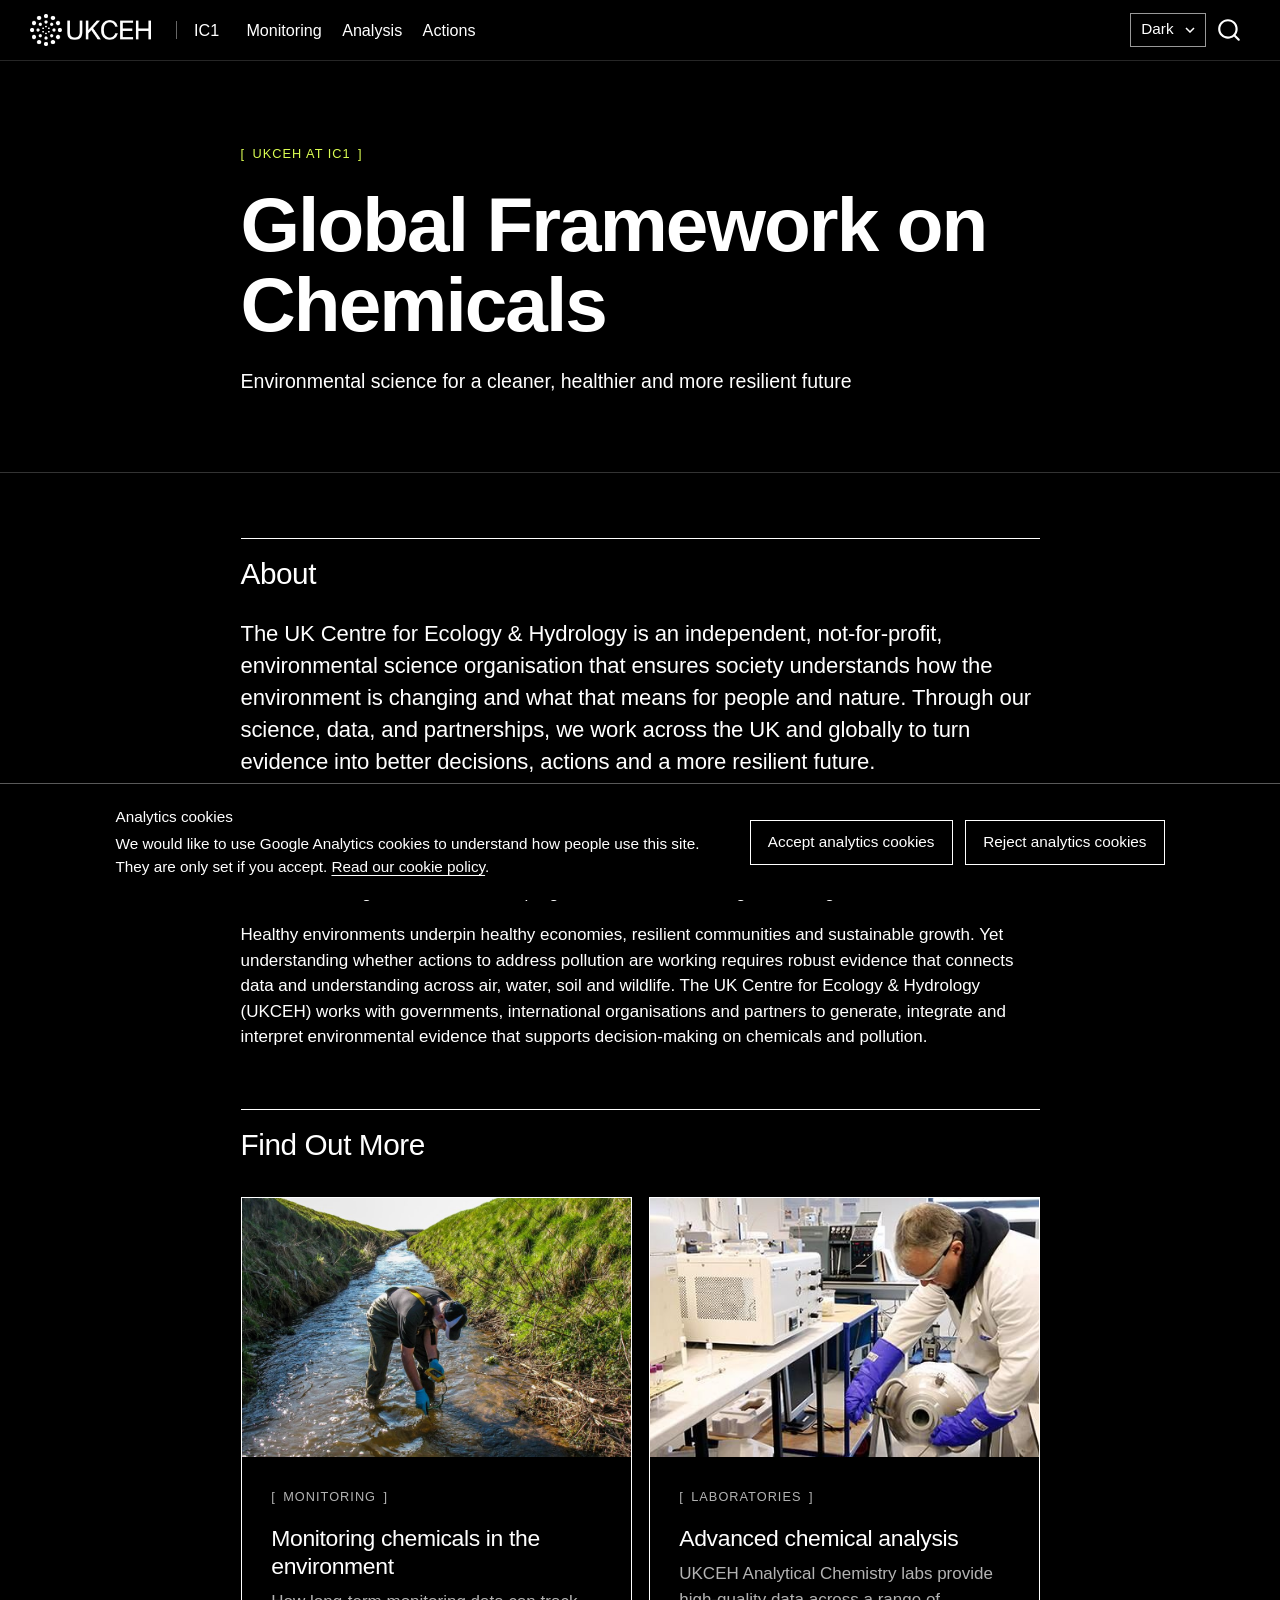
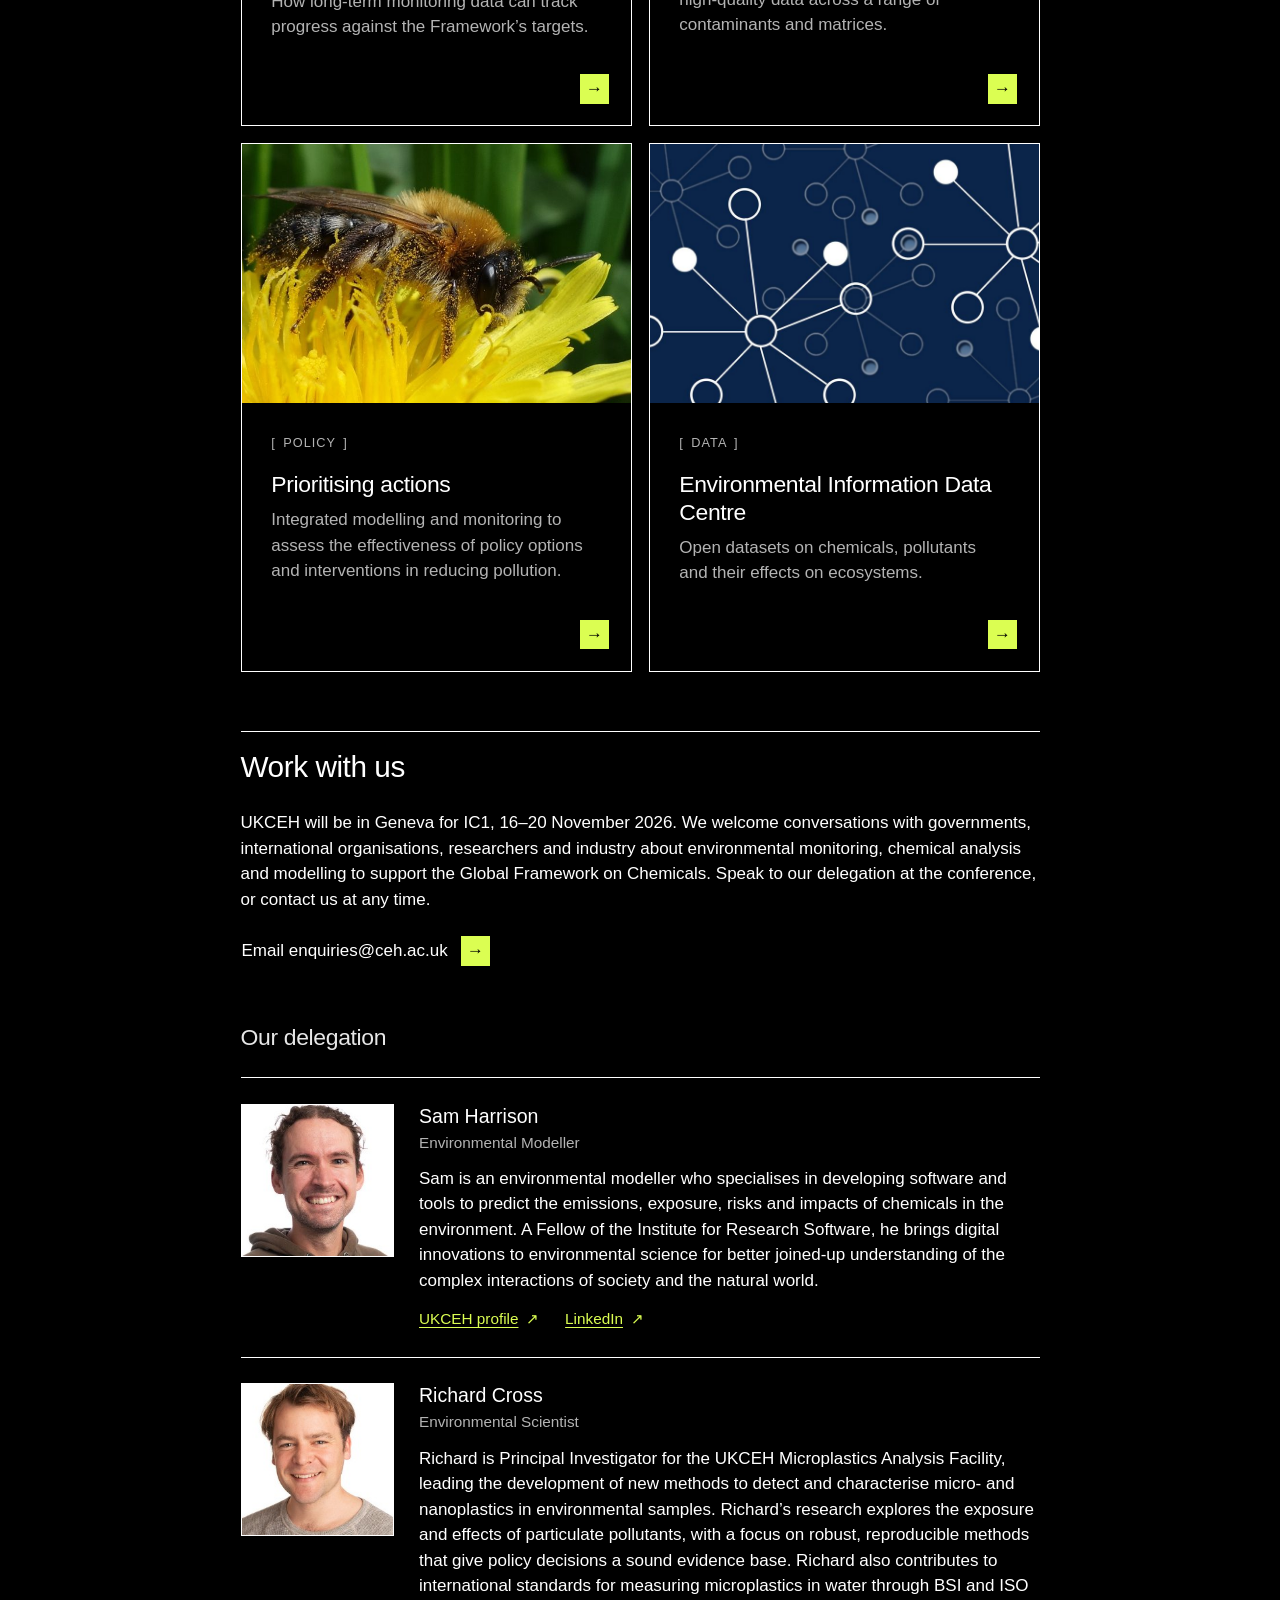
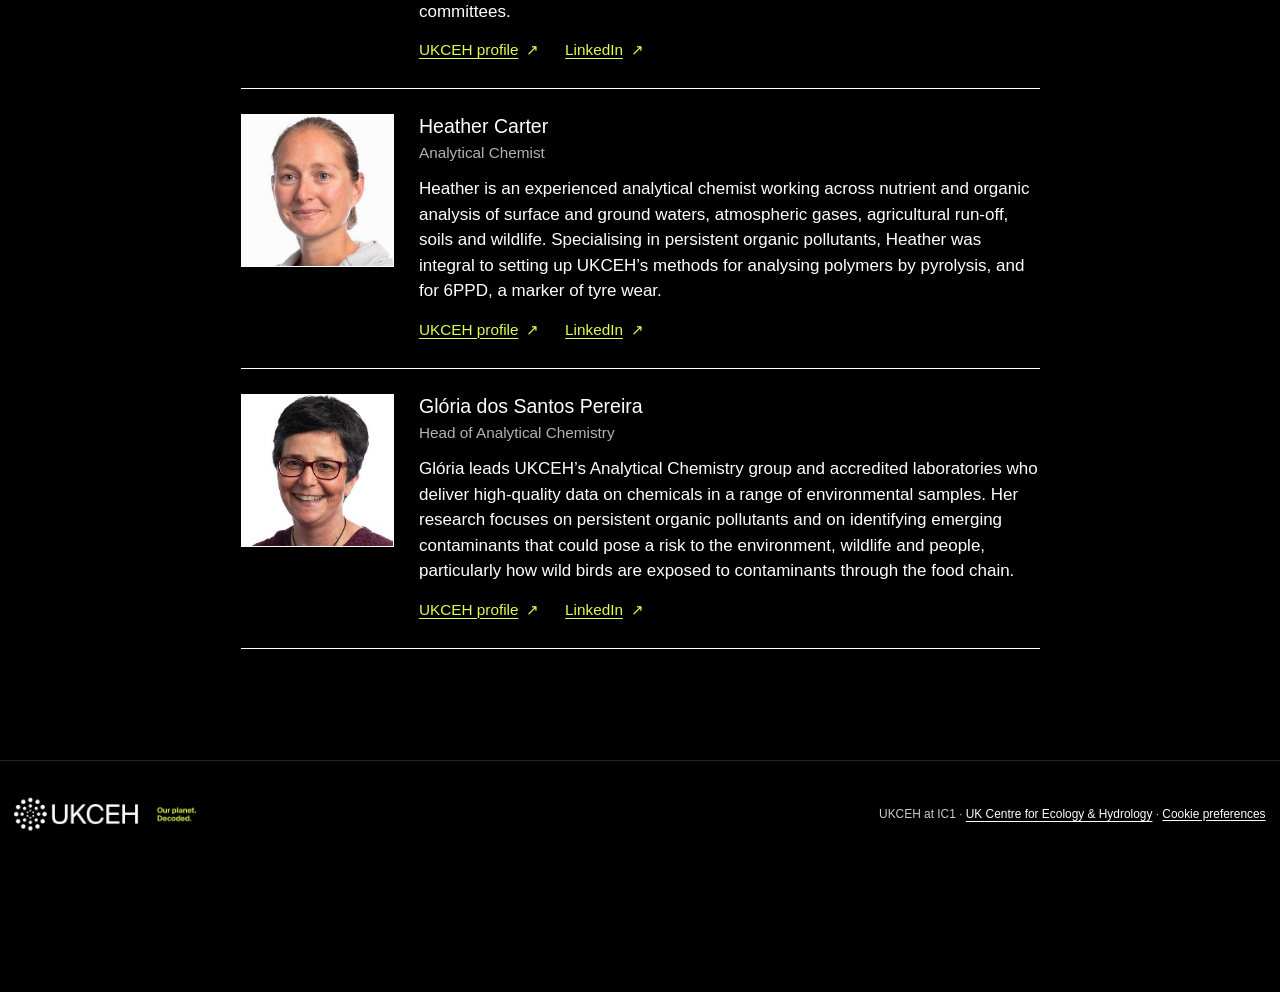
==== commit a9f42b4a: "Built site for gh-pages" ====
--- a/index.html
+++ b/index.html
@@ -389,7 +389,7 @@
 <div class="person">
 <p><img src="assets/images/team-richard-cross.jpg" class="person-photo img-fluid" alt="Richard Cross"></p>
 <div class="person-body">
-<p><span class="person-name">Richard Cross</span> <span class="person-role">Pollution Scientist</span></p>
+<p><span class="person-name">Richard Cross</span> <span class="person-role">Environmental Scientist</span></p>
 <p>Richard is Principal Investigator for the UKCEH Microplastics Analysis Facility, leading the development of new methods to detect and characterise micro- and nanoplastics in environmental samples. Richard’s research explores the exposure and effects of particulate pollutants, with a focus on robust, reproducible methods that give policy decisions a sound evidence base. Richard also contributes to international standards for measuring microplastics in water through BSI and ISO committees.</p>
 <p><a href="https://www.ceh.ac.uk/staff/richard-cross" class="person-link" aria-label="Richard Cross's UKCEH profile">UKCEH profile</a> <a href="https://www.linkedin.com/in/richard-cross-9b281937a/" class="person-link" aria-label="Richard Cross on LinkedIn">LinkedIn</a></p>
 </div>
--- a/styles.css
+++ b/styles.css
@@ -506,6 +506,31 @@
   line-height: 1.5;
 }
 
+/* Two photos side by side (::: {.photo-pair}), stacked on small screens. */
+.photo-pair {
+  display: grid;
+  grid-template-columns: 1fr 1fr;
+  gap: 1.5rem;
+  margin: 2rem 0;
+}
+
+/* Each image is in its own paragraph. */
+.photo-pair p {
+  margin: 0;
+}
+
+.photo-pair img.photo {
+  width: 100%;
+  aspect-ratio: 3 / 2;
+  object-fit: cover;
+}
+
+@media (max-width: 575.98px) {
+  .photo-pair {
+    grid-template-columns: 1fr;
+  }
+}
+
 /* ---------- Case studies ---------- */
 
 /* Each case study section (### Heading {.case}) is a single card. */
